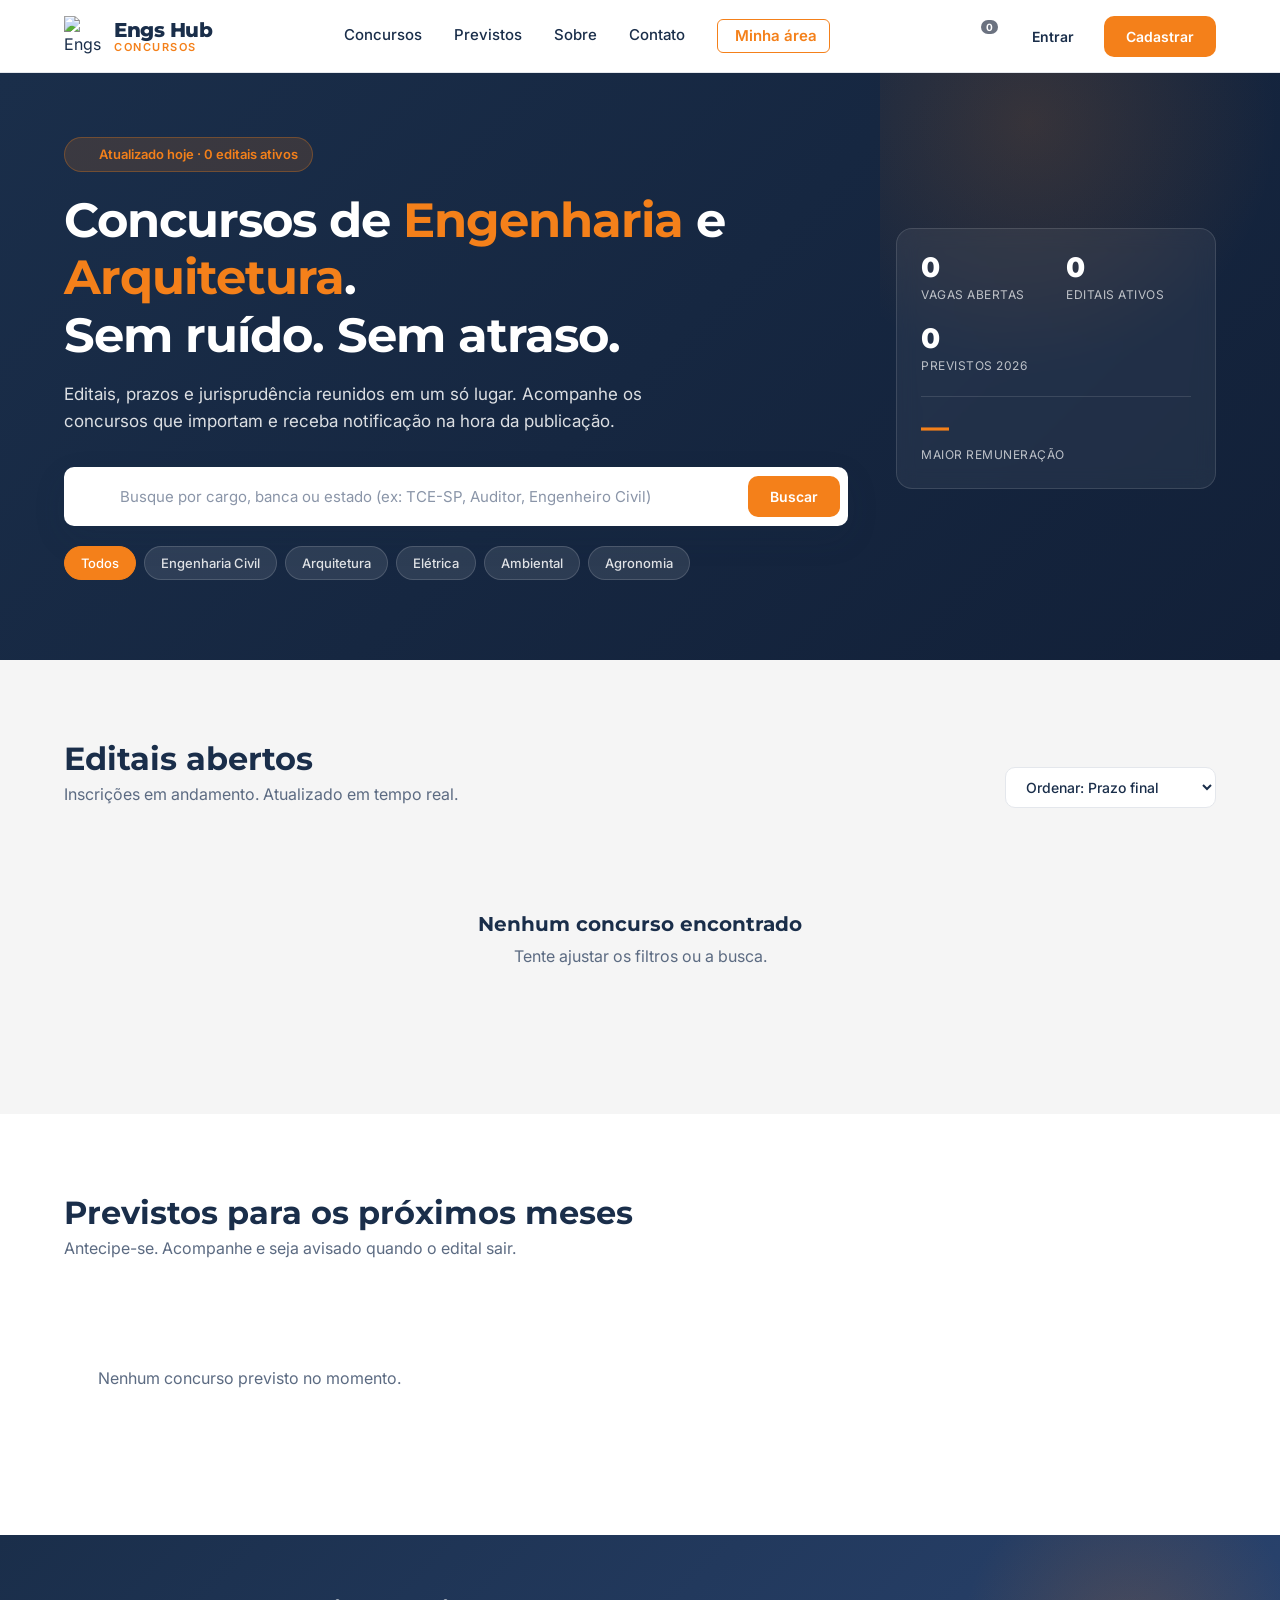
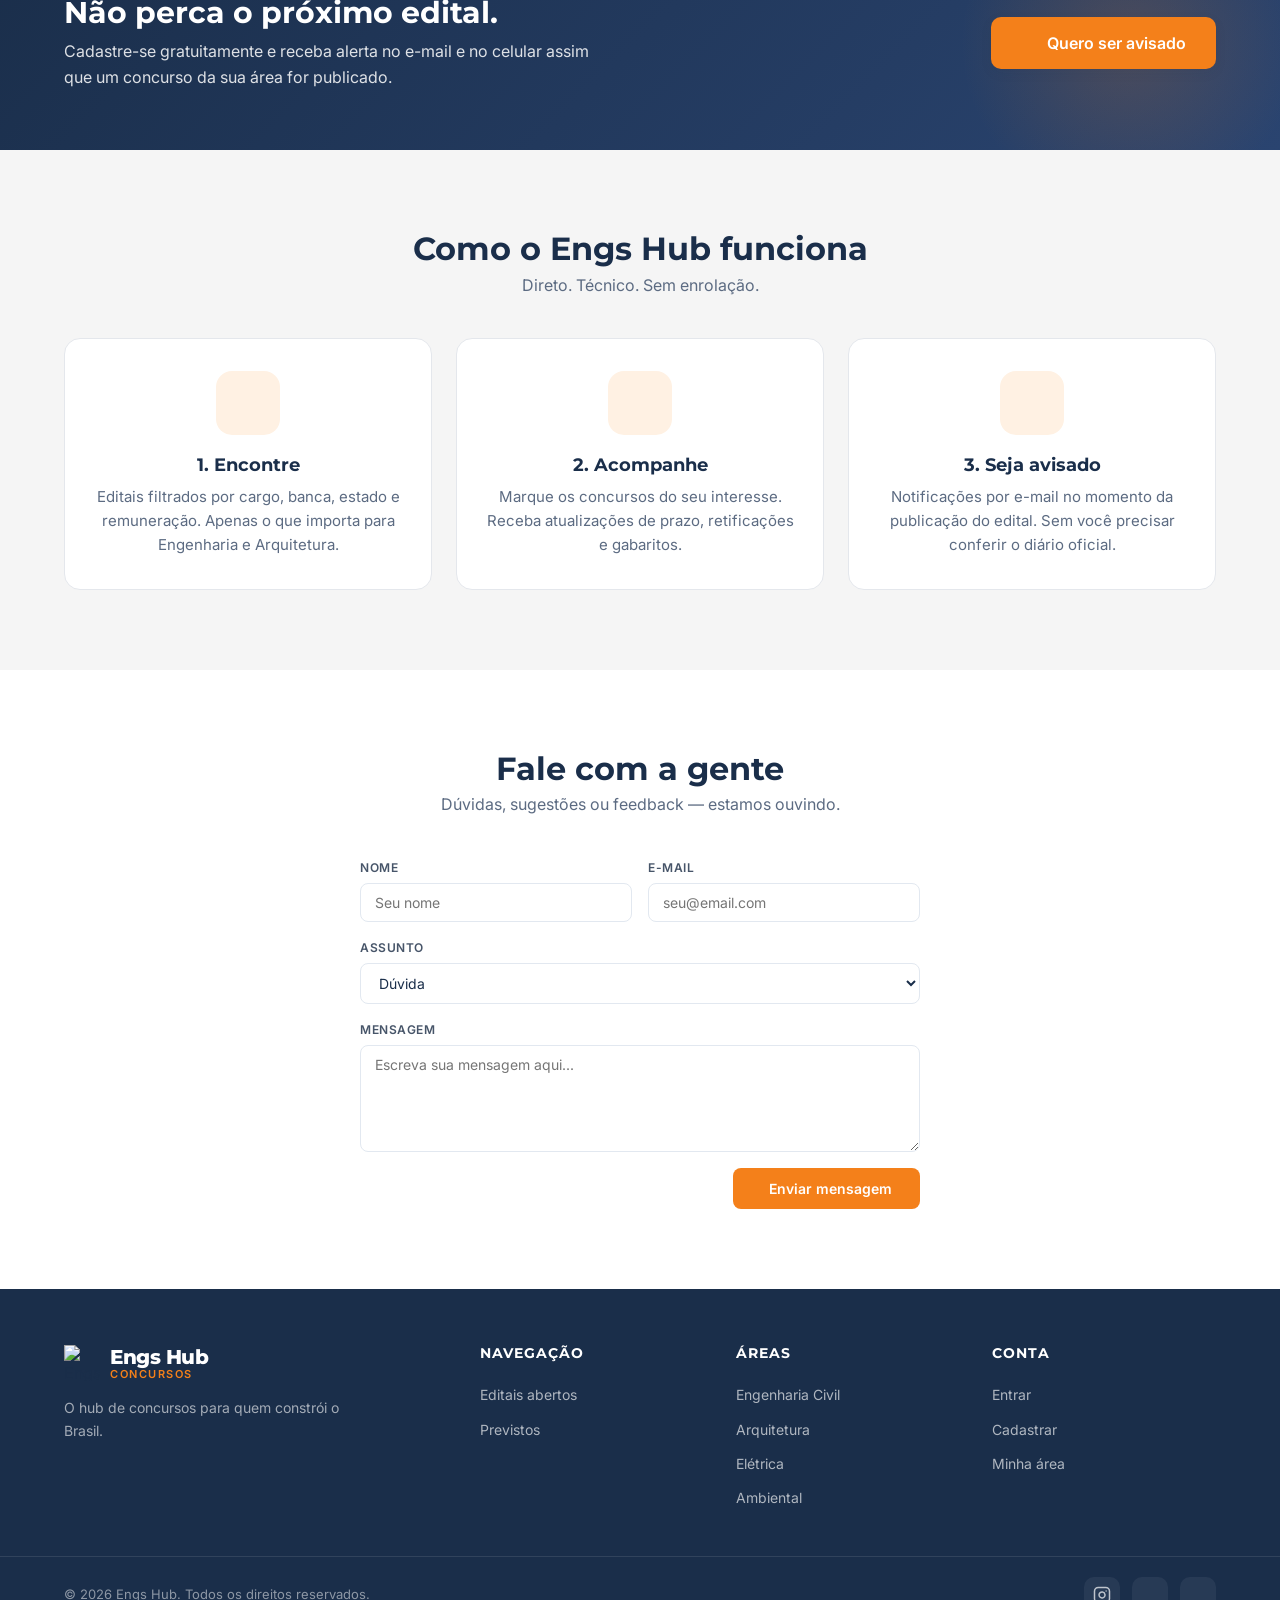
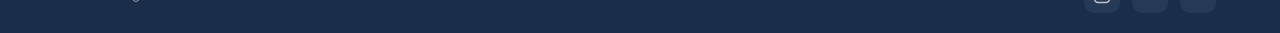
==== index.html @ d5abda05 "fix: unifica carregamento de concursos, corrige filtros de area, UF e link do edital; admin com area" ====
<!DOCTYPE html>
<html lang="pt-BR">
<head>
    <meta charset="UTF-8">
    <meta name="viewport" content="width=device-width, initial-scale=1.0">
    <meta name="description" content="Engs Hub - Portal de concursos públicos para Engenheiros e Arquitetos. Editais, prazos e notificações em um só lugar.">
    <title>Engs Hub — Concursos de Engenharia e Arquitetura</title>

    <link rel="preconnect" href="https://fonts.googleapis.com">
    <link rel="preconnect" href="https://fonts.gstatic.com" crossorigin>
    <link href="https://fonts.googleapis.com/css2?family=Inter:wght@400;500;600;700&family=Montserrat:wght@600;700;800&display=swap" rel="stylesheet">

    <script src="https://unpkg.com/lucide@latest/dist/umd/lucide.js"></script>
    <script src="https://cdn.jsdelivr.net/npm/@emailjs/browser@4/dist/email.min.js"></script>

    <link rel="icon" type="image/jpeg" href="logo1.jpeg">
    <link rel="stylesheet" href="style.css">

    <style>
        .nav-desktop .nav-minha-area {
            display: inline-flex;
            align-items: center;
            gap: 5px;
            color: #F4801A;
            font-weight: 600;
            border: 1.5px solid #F4801A;
            border-radius: 6px;
            padding: 4px 12px;
            transition: background 0.15s, color 0.15s;
            text-decoration: none;
        }
        .nav-desktop .nav-minha-area:hover {
            background: #F4801A;
            color: #fff;
        }
        .nav-desktop .nav-minha-area svg {
            width: 14px;
            height: 14px;
        }
        .nav-mobile .nav-minha-area-mobile {
            display: flex;
            align-items: center;
            justify-content: center;
            gap: 6px;
            color: #F4801A;
            font-weight: 600;
            border: 1.5px solid #F4801A;
            border-radius: 6px;
            padding: 10px;
            margin: 4px 0;
            text-decoration: none;
            transition: background 0.15s, color 0.15s;
        }
        .nav-mobile .nav-minha-area-mobile:hover {
            background: #F4801A;
            color: #fff;
        }
    </style>
</head>
<body>

    <header class="header" id="header">
        <div class="container header-inner">

            <a href="#" class="logo" aria-label="Engs Hub - Página inicial">
                <img src="logo1.jpeg" alt="Engs Hub" class="logo-mark" width="40" height="40" style="display:block;">
                <div class="logo-text">
                    <span class="logo-title">Engs Hub</span>
                    <span class="logo-subtitle">Concursos</span>
                </div>
            </a>

            <nav class="nav-desktop" aria-label="Navegação principal">
                <a href="#concursos">Concursos</a>
                <a href="#previstos">Previstos</a>
                <a href="#sobre">Sobre</a>
                <a href="#contato">Contato</a>
                <a href="controle.html" class="nav-minha-area">
                    <i data-lucide="layout-dashboard"></i> Minha área
                </a>
            </nav>

            <div class="header-actions">
                <div id="user-greeting-wrap" style="display:none; position:relative;"></div>
                <button class="btn-icon" id="btn-notif" aria-label="Notificações">
                    <i data-lucide="bell"></i>
                    <span class="notif-badge">0</span>
                </button>
                <button class="btn btn-ghost" data-modal-open="login">Entrar</button>
                <button class="btn btn-primary" data-modal-open="cadastro">Cadastrar</button>

                <button class="btn-icon btn-menu-mobile" id="btn-menu" aria-label="Abrir menu" aria-expanded="false">
                    <i data-lucide="menu"></i>
                </button>
            </div>
        </div>

        <nav class="nav-mobile" id="nav-mobile" aria-label="Navegação mobile">
            <a href="#concursos">Concursos</a>
            <a href="#previstos">Previstos</a>
            <a href="#sobre">Sobre</a>
            <a href="#contato">Contato</a>
            <a href="controle.html" class="nav-minha-area-mobile">
                <i data-lucide="layout-dashboard"></i> Minha área
            </a>
            <hr>
            <button class="btn btn-ghost btn-block" data-modal-open="login">Entrar</button>
            <button class="btn btn-primary btn-block" data-modal-open="cadastro">Cadastrar</button>
        </nav>
    </header>

    <section class="hero">
        <div class="container hero-inner">
            <div class="hero-content">
                <span class="hero-tag">
                    <i data-lucide="zap"></i> Atualizado hoje
                </span>
                <h1 class="hero-title">
                    Concursos de <span class="hl">Engenharia</span> e <span class="hl">Arquitetura</span>.<br>
                    Sem ruído. Sem atraso.
                </h1>
                <p class="hero-subtitle">
                    Editais, prazos e jurisprudência reunidos em um só lugar.
                    Acompanhe os concursos que importam e receba notificação na hora da publicação.
                </p>

                <form class="search-bar" id="search-form" role="search">
                    <i data-lucide="search" class="search-icon"></i>
                    <input
                        type="search"
                        id="search-input"
                        placeholder="Busque por cargo, banca ou estado (ex: TCE-SP, Auditor, Engenheiro Civil)"
                        aria-label="Buscar concursos"
                    >
                    <button type="submit" class="btn btn-primary">Buscar</button>
                </form>

                <div class="quick-filters" role="group" aria-label="Filtros rápidos">
                    <button class="chip chip-active" data-filter="todos">Todos</button>
                    <button class="chip" data-filter="engenharia-civil">Engenharia Civil</button>
                    <button class="chip" data-filter="arquitetura">Arquitetura</button>
                    <button class="chip" data-filter="eletrica">Elétrica</button>
                    <button class="chip" data-filter="ambiental">Ambiental</button>
                    <button class="chip" data-filter="agronomia">Agronomia</button>
                </div>
            </div>

            <aside class="hero-stats" aria-label="Estatísticas do portal">
                <div class="stat">
                    <span class="stat-num">—</span>
                    <span class="stat-label">Vagas abertas</span>
                </div>
                <div class="stat">
                    <span class="stat-num">—</span>
                    <span class="stat-label">Editais ativos</span>
                </div>
                <div class="stat">
                    <span class="stat-num">—</span>
                    <span class="stat-label">Previstos 2026</span>
                </div>
                <div class="stat stat-highlight">
                    <span class="stat-num">—</span>
                    <span class="stat-label">Maior remuneração</span>
                </div>
            </aside>
        </div>
    </section>

    <main class="main">
        <section class="section" id="concursos">
            <div class="container">
                <header class="section-header">
                    <div>
                        <h2 class="section-title">Editais abertos</h2>
                        <p class="section-subtitle">Inscrições em andamento. Atualizado em tempo real.</p>
                    </div>
                    <div class="section-actions">
                        <select class="select" id="sort-select" aria-label="Ordenar por">
                            <option value="prazo">Ordenar: Prazo final</option>
                            <option value="salario">Ordenar: Maior salário</option>
                            <option value="vagas">Ordenar: Mais vagas</option>
                            <option value="recentes">Ordenar: Mais recentes</option>
                        </select>
                    </div>
                </header>

                <div class="cards-grid" id="cards-grid"></div>

                <div class="empty-state hidden" id="empty-state">
                    <i data-lucide="search-x"></i>
                    <h3>Nenhum concurso encontrado</h3>
                    <p>Tente ajustar os filtros ou a busca.</p>
                </div>
            </div>
        </section>

        <section class="section section-alt" id="previstos">
            <div class="container">
                <header class="section-header">
                    <div>
                        <h2 class="section-title">Previstos para os próximos meses</h2>
                        <p class="section-subtitle">Antecipe-se. Acompanhe e seja avisado quando o edital sair.</p>
                    </div>
                </header>

                <div class="forecast-grid" id="forecast-grid">
<div class="empty-state hidden" id="previstos-empty"><p>Nenhum concurso previsto no momento.</p></div>
                </div>
            </div>
        </section>

        <section class="cta-section">
            <div class="container cta-inner">
                <div class="cta-content">
                    <h2>Não perca o próximo edital.</h2>
                    <p>Cadastre-se gratuitamente e receba alerta no e-mail e no celular assim que um concurso da sua área for publicado.</p>
                </div>
                <button class="btn btn-cta" id="ctaAvisado" data-modal-open="cadastro">
                    <i data-lucide="bell-ring"></i> Quero ser avisado
                </button>
            </div>
        </section>

        <section class="section" id="sobre">
            <div class="container">
                <header class="section-header section-header-center">
                    <div>
                        <h2 class="section-title">Como o Engs Hub funciona</h2>
                        <p class="section-subtitle">Direto. Técnico. Sem enrolação.</p>
                    </div>
                </header>

                <div class="how-grid">
                    <div class="how-card">
                        <div class="how-icon"><i data-lucide="search"></i></div>
                        <h3>1. Encontre</h3>
                        <p>Editais filtrados por cargo, banca, estado e remuneração. Apenas o que importa para Engenharia e Arquitetura.</p>
                    </div>
                    <div class="how-card">
                        <div class="how-icon"><i data-lucide="bookmark-plus"></i></div>
                        <h3>2. Acompanhe</h3>
                        <p>Marque os concursos do seu interesse. Receba atualizações de prazo, retificações e gabaritos.</p>
                    </div>
                    <div class="how-card">
                        <div class="how-icon"><i data-lucide="bell-ring"></i></div>
                        <h3>3. Seja avisado</h3>
                        <p>Notificações por e-mail no momento da publicação do edital. Sem você precisar conferir o diário oficial.</p>
                    </div>
                </div>
            </div>
        </section>

        <section class="section section-alt" id="contato">
            <div class="container">
                <header class="section-header section-header-center">
                    <div>
                        <h2 class="section-title">Fale com a gente</h2>
                        <p class="section-subtitle">Dúvidas, sugestões ou feedback — estamos ouvindo.</p>
                    </div>
                </header>
                <div style="max-width:560px;margin:0 auto;">
                    <form id="form-contato" style="display:flex;flex-direction:column;gap:16px;">
                        <div style="display:grid;grid-template-columns:1fr 1fr;gap:16px;">
                            <div style="display:flex;flex-direction:column;gap:6px;">
                                <label style="font-size:12px;font-weight:600;color:#475569;text-transform:uppercase;letter-spacing:0.5px;">Nome</label>
                                <input type="text" name="name" id="contato-nome" placeholder="Seu nome" required
                                    style="padding:10px 14px;font-size:14px;font-family:Inter,sans-serif;border:1.5px solid #e2e8f0;border-radius:8px;color:#1A2E4A;outline:none;">
                            </div>
                            <div style="display:flex;flex-direction:column;gap:6px;">
                                <label style="font-size:12px;font-weight:600;color:#475569;text-transform:uppercase;letter-spacing:0.5px;">E-mail</label>
                                <input type="email" name="email" id="contato-email" placeholder="seu@email.com" required
                                    style="padding:10px 14px;font-size:14px;font-family:Inter,sans-serif;border:1.5px solid #e2e8f0;border-radius:8px;color:#1A2E4A;outline:none;">
                            </div>
                        </div>
                        <div style="display:flex;flex-direction:column;gap:6px;">
                            <label style="font-size:12px;font-weight:600;color:#475569;text-transform:uppercase;letter-spacing:0.5px;">Assunto</label>
                            <select name="title" id="contato-assunto"
                                style="padding:10px 14px;font-size:14px;font-family:Inter,sans-serif;border:1.5px solid #e2e8f0;border-radius:8px;color:#1A2E4A;outline:none;background:#fff;cursor:pointer;">
                                <option value="Dúvida">Dúvida</option>
                                <option value="Sugestão">Sugestão</option>
                                <option value="Feedback">Feedback</option>
                                <option value="Reportar problema">Reportar problema</option>
                                <option value="Parceria">Parceria</option>
                                <option value="Outro">Outro</option>
                            </select>
                        </div>
                        <div style="display:flex;flex-direction:column;gap:6px;">
                            <label style="font-size:12px;font-weight:600;color:#475569;text-transform:uppercase;letter-spacing:0.5px;">Mensagem</label>
                            <textarea name="mensagem" id="contato-mensagem" placeholder="Escreva sua mensagem aqui..." required rows="5"
                                style="padding:10px 14px;font-size:14px;font-family:Inter,sans-serif;border:1.5px solid #e2e8f0;border-radius:8px;color:#1A2E4A;outline:none;resize:vertical;"></textarea>
                        </div>
                        <button type="submit" id="btn-contato-submit"
                            style="display:flex;align-items:center;justify-content:center;gap:8px;padding:12px 28px;background:#F4801A;color:#fff;border:none;border-radius:8px;font-size:14px;font-weight:600;font-family:Inter,sans-serif;cursor:pointer;align-self:flex-end;">
                            <i data-lucide="send"></i> Enviar mensagem
                        </button>
                    </form>
                    <div id="contato-sucesso" style="display:none;text-align:center;padding:32px;background:#EAF3DE;border-radius:12px;">
                        <i data-lucide="check-circle" style="color:#16a34a;"></i>
                        <h3 style="color:#15803d;margin:12px 0 6px;font-family:Montserrat,sans-serif;">Mensagem enviada!</h3>
                        <p style="color:#166534;font-size:14px;">Recebemos sua mensagem e responderemos em breve no e-mail informado.</p>
                    </div>
                </div>
            </div>
        </section>

    </main>

    <footer class="footer">
        <div class="container footer-inner">
            <div class="footer-brand">
                <a href="#" class="logo logo-footer">
                    <img src="logo1.jpeg" alt="Engs Hub" width="36" height="36" style="display:block;">
                    <div class="logo-text">
                        <span class="logo-title">Engs Hub</span>
                        <span class="logo-subtitle">Concursos</span>
                    </div>
                </a>
                <p class="footer-tagline">O hub de concursos para quem constrói o Brasil.</p>
            </div>

            <div class="footer-cols">
                <div class="footer-col">
                    <h4>Navegação</h4>
                    <a href="#concursos">Editais abertos</a>
                    <a href="#previstos">Previstos</a>
                </div>
                <div class="footer-col">
                    <h4>Áreas</h4>
                    <a href="#">Engenharia Civil</a>
                    <a href="#">Arquitetura</a>
                    <a href="#">Elétrica</a>
                    <a href="#">Ambiental</a>
                </div>
                <div class="footer-col">
                    <h4>Conta</h4>
                    <a href="#" data-modal-open="login">Entrar</a>
                    <a href="#" data-modal-open="cadastro">Cadastrar</a>
                    <a href="controle.html">Minha área</a>
                </div>
            </div>
        </div>
        <div class="footer-bottom">
            <div class="container">
                <p>© 2026 Engs Hub. Todos os direitos reservados.</p>
                <div class="footer-social">
                    <a href="https://www.instagram.com/engs.hub" target="_blank" rel="noopener" aria-label="Instagram"><svg xmlns="http://www.w3.org/2000/svg" width="18" height="18" viewBox="0 0 24 24" fill="none" stroke="currentColor" stroke-width="2" stroke-linecap="round" stroke-linejoin="round"><rect x="2" y="2" width="20" height="20" rx="5" ry="5"/><path d="M16 11.37A4 4 0 1 1 12.63 8 4 4 0 0 1 16 11.37z"/><line x1="17.5" y1="6.5" x2="17.51" y2="6.5"/></svg></a>
                    <a href="#" aria-label="LinkedIn"><i data-lucide="linkedin"></i></a>
                    <a href="#" aria-label="YouTube"><i data-lucide="youtube"></i></a>
                </div>
            </div>
        </div>
    </footer>

    <!-- MODAL Login / Cadastro -->
    <div class="modal-overlay" id="modal" aria-hidden="true">
        <div class="modal" role="dialog" aria-modal="true" aria-labelledby="modal-title">
            <button class="modal-close" id="modal-close" aria-label="Fechar">
                <i data-lucide="x"></i>
            </button>

            <div class="modal-tabs" role="tablist">
                <button class="modal-tab" data-tab="login" role="tab">Entrar</button>
                <button class="modal-tab" data-tab="cadastro" role="tab">Criar conta</button>
            </div>

            <div class="modal-content" id="content-login">
                <h2 id="modal-title-login" class="modal-title">Bem-vindo de volta</h2>
                <p class="modal-subtitle">Acesse seus concursos acompanhados.</p>

                <form class="modal-form" id="form-login">
                    <label>
                        E-mail
                        <input type="email" name="email" placeholder="seu@email.com" required>
                    </label>
                    <label>
                        Senha
                        <input type="password" name="senha" placeholder="••••••••" required>
                    </label>
                    <a href="#" class="modal-link" id="link-esqueci">Esqueci minha senha</a>
                    <button type="submit" class="btn btn-primary btn-block">Entrar</button>
                </form>
            </div>

            <div class="modal-content hidden" id="content-cadastro">
                <h2 id="modal-title-cadastro" class="modal-title">Crie sua conta gratuita</h2>
                <p class="modal-subtitle">Receba notificações dos concursos da sua área.</p>

                <form class="modal-form" id="form-cadastro">
                    <label>
                        Nome completo
                        <input type="text" name="nome" placeholder="Maria Silva" required>
                    </label>
                    <label>
                        E-mail profissional
                        <input type="email" name="email" placeholder="seu@email.com" required>
                    </label>
                    <label>
                        Área de interesse
                        <select name="area" required>
                            <option value="">Selecione...</option>
                            <option>Engenharia Civil</option>
                            <option>Arquitetura e Urbanismo</option>
                            <option>Engenharia Elétrica</option>
                            <option>Engenharia Ambiental</option>
                            <option>Engenharia Mecânica</option>
                            <option>Agronomia</option>
                            <option>Múltiplas áreas</option>
                        </select>
                    </label>
                    <label>
                        Senha
                        <input type="password" name="senha" placeholder="Mínimo 8 caracteres" minlength="8" required>
                    </label>
                    <label class="checkbox-label">
                        <input type="checkbox" required>
                        <span>Aceito os <a href="#">termos de uso</a> e a <a href="#">política de privacidade</a>.</span>
                    </label>
                    <button type="submit" class="btn btn-primary btn-block">Criar conta gratuita</button>
                </form>
            </div>
        </div>
    </div>

    <!-- MODAL Recuperar Senha -->
    <div class="modal-overlay" id="modal-reset" aria-hidden="true">
      <div class="modal" role="dialog" style="max-width:400px;">
        <button class="modal-close" id="modal-reset-close" aria-label="Fechar">
          <i data-lucide="x"></i>
        </button>
        <div style="padding:32px 32px 0;">
          <h2 class="modal-title">Recuperar senha</h2>
          <p class="modal-subtitle">Digite seu e-mail e enviaremos um link para redefinir sua senha.</p>
        </div>
        <div style="padding:0 32px 32px;">
          <form id="form-reset" class="modal-form">
            <label>
              E-mail
              <input type="email" id="reset-email" placeholder="seu@email.com" required>
            </label>
            <button type="submit" class="btn btn-primary btn-block" id="btn-reset-submit">Enviar link de recuperação</button>
          </form>
          <div id="reset-sucesso" style="display:none;text-align:center;padding:20px 0;">
            <p style="color:#16a34a;font-weight:500;">✅ E-mail enviado!</p>
            <p style="color:#475569;font-size:13px;margin-top:8px;">Verifique sua caixa de entrada e clique no link para redefinir sua senha.</p>
          </div>
        </div>
      </div>
    </div>

    <div class="toast-container" id="toast-container" aria-live="polite" aria-atomic="true"></div>

    <!-- Supabase SDK -->
    <script src="https://cdn.jsdelivr.net/npm/@supabase/supabase-js@2"></script>
    <script>
    const SUPABASE_URL = 'https://xyvsihpdfgnihgomdntb.supabase.co';
    const SUPABASE_KEY = 'eyJhbGciOiJIUzI1NiIsInR5cCI6IkpXVCJ9.eyJpc3MiOiJzdXBhYmFzZSIsInJlZiI6Inh5dnNpaHBkZmduaWhnb21kbnRiIiwicm9sZSI6ImFub24iLCJpYXQiOjE3Nzg0NDE3MjMsImV4cCI6MjA5NDAxNzcyM30.k5-B3_7ZtZoXMYU8RNax7_6JHA4Z_O2ZGn7whlQd_IM';
    const { createClient } = supabase;
    const db = createClient(SUPABASE_URL, SUPABASE_KEY); window._engDb = db;
    async function getUser() {
      try { const { data: { user } } = await db.auth.getUser(); return user; } catch(e) { return null; }
    }
    function onAuthChange(callback) {
      db.auth.onAuthStateChange((_event, session) => { callback(session?.user ?? null); });
    }
    </script>
    <script src="script.js"></script>

    <script>
        // EmailJS — Formulário de contato
        emailjs.init('BMAYYHY62IGL2pJey');

        document.getElementById('form-contato').addEventListener('submit', async function(e) {
            e.preventDefault();
            const btn = document.getElementById('btn-contato-submit');
            btn.textContent = 'Enviando...';
            btn.disabled = true;
            btn.style.background = '#94a3b8';

            const params = {
                nome:     document.getElementById('contato-nome').value,
                email:    document.getElementById('contato-email').value,
                title:    document.getElementById('contato-assunto').value,
                mensagem: document.getElementById('contato-mensagem').value,
                name:     document.getElementById('contato-nome').value,
            };

            try {
                await emailjs.send('service_gtxy756', 'template_lfznthy', params);
                document.getElementById('form-contato').style.display = 'none';
                document.getElementById('contato-sucesso').style.display = 'block';
                if (window.lucide) window.lucide.createIcons();
            } catch (err) {
                btn.innerHTML = '<i data-lucide="send"></i> Enviar mensagem';
                btn.disabled = false;
                btn.style.background = '#F4801A';
                if (window.lucide) window.lucide.createIcons();
                alert('Erro ao enviar. Tente novamente.');
            }
        });
    </script>

    <script>
    // Recuperação de senha
    (function() {
        var linkEsqueci = document.getElementById('link-esqueci');
        var modalReset  = document.getElementById('modal-reset');
        var modalLogin  = document.getElementById('modal');

        if (!linkEsqueci || !modalReset) return;

        linkEsqueci.addEventListener('click', function(e) {
            e.preventDefault();
            e.stopPropagation();
            // Fecha modal de login
            if (modalLogin) {
                modalLogin.classList.remove('is-open');
                modalLogin.setAttribute('aria-hidden', 'true');
                document.body.style.overflow = '';
            }
            // Pré-preenche e-mail se digitado
            var emailInput = document.querySelector('#form-login input[name="email"]');
            if (emailInput && emailInput.value) {
                document.getElementById('reset-email').value = emailInput.value;
            }
            // Abre modal de reset
            modalReset.classList.add('is-open');
            modalReset.setAttribute('aria-hidden', 'false');
            document.body.style.overflow = 'hidden';
            setTimeout(function() { document.getElementById('reset-email').focus(); }, 100);
        });

        // Fechar modal reset
        document.getElementById('modal-reset-close').addEventListener('click', function() {
            modalReset.classList.remove('is-open');
            modalReset.setAttribute('aria-hidden', 'true');
            document.body.style.overflow = '';
        });

        modalReset.addEventListener('click', function(e) {
            if (e.target === modalReset) {
                modalReset.classList.remove('is-open');
                modalReset.setAttribute('aria-hidden', 'true');
                document.body.style.overflow = '';
            }
        });

        // Enviar e-mail de recuperação via Supabase
        document.getElementById('form-reset').addEventListener('submit', async function(e) {
            e.preventDefault();
            var email = document.getElementById('reset-email').value.trim();
            var btn   = document.getElementById('btn-reset-submit');
            if (!email) return;

            btn.textContent = 'Enviando...';
            btn.disabled = true;

            try {
                var result = await db.auth.resetPasswordForEmail(email, {
                    redirectTo: 'https://engshub.com.br/redefinir-senha.html'
                });
                if (result.error) throw result.error;
                document.getElementById('form-reset').style.display = 'none';
                document.getElementById('reset-sucesso').style.display = 'block';
            } catch(err) {
                btn.textContent = 'Enviar link de recuperação';
                btn.disabled = false;
                alert('Erro: ' + (err.message || 'Tente novamente.'));
            }
        });
    })();
    </script>

  <script>
    /* engshub-scroll-concursos: rola ate "Editais abertos" quando vindo do botao Adicionar concurso */
    (function(){
      if (window.location.hash !== '#concursos') return;
      var done = false;
      function doScroll(){
        var sec = document.getElementById('concursos');
        if (!sec) return false;
        if (typeof sec.scrollIntoView === 'function') sec.scrollIntoView({ behavior: 'smooth', block: 'start' });
        var y = sec.getBoundingClientRect().top + (window.pageYOffset || document.documentElement.scrollTop || 0);
        window.scrollTo({ top: y, behavior: 'smooth' });
        return true;
      }
      function attempt(n){
        if (done) return;
        var grid = document.getElementById('cards-grid');
        var ready = grid && grid.children.length > 0;
        if (ready || n >= 25) { done = true; doScroll(); return; }
        setTimeout(function(){ attempt(n+1); }, 200);
      }
      function start(){ setTimeout(function(){ attempt(0); }, 150); }
      if (document.readyState === 'complete' || document.readyState === 'interactive') start();
      else window.addEventListener('DOMContentLoaded', start);
      window.addEventListener('load', start);
    })();
  </script>

  <!-- engshub-cta-avisado -->
  <script>
  (function(){
    function isLogged(){try{var v=localStorage.getItem("sb-xyvsihpdfgnihgomdntb-auth-token");return !!(v && v.length>2);}catch(e){return false;}}
    function wire(){
      var btn=document.getElementById("ctaAvisado");
      if(!btn) return;
      btn.addEventListener("click",function(ev){
        if(isLogged()){ ev.preventDefault(); ev.stopImmediatePropagation(); window.location.href="controle.html"; }
      },true);
    }
    if(document.readyState==="loading"){document.addEventListener("DOMContentLoaded",wire);}else{wire();}
  })();
  </script>
</body>
</html>
---- style.css ----
/* ============================================================
   ENG HUBS — Folha de estilos principal
   Identidade visual:
   - Azul escuro #1A2E4A (seriedade, confiança - cor primária)
   - Laranja #F4801A (CTAs, alertas, energia - cor de destaque)
   - Cinza claro #F5F5F5 (fundos, respiro visual)
   Tipografia: Montserrat (títulos) + Inter (corpo)
   ============================================================ */


/* ============================================================
   1. RESET E TOKENS DE DESIGN (CSS Variables)
   ============================================================ */
*, *::before, *::after {
    box-sizing: border-box;
    margin: 0;
    padding: 0;
}

:root {
    /* --- Paleta primária --- */
    --c-primary: #1A2E4A;          /* Azul escuro - principal */
    --c-primary-dark: #122038;     /* Hover em fundos azuis */
    --c-primary-light: #2A4470;    /* Variante mais clara */

    --c-accent: #F4801A;           /* Laranja - CTAs e destaque */
    --c-accent-dark: #D86E0E;      /* Hover laranja */
    --c-accent-light: #FFF1E3;     /* Fundo suave laranja */

    /* --- Neutros --- */
    --c-bg: #F5F5F5;               /* Fundo geral */
    --c-bg-alt: #FFFFFF;           /* Cards, modais */
    --c-bg-soft: #FAFAFA;          /* Seções alternadas */

    --c-text: #1A2E4A;             /* Texto principal (combina com primary) */
    --c-text-muted: #5C6B82;       /* Texto secundário */
    --c-text-light: #8A95A8;       /* Texto auxiliar */

    --c-border: #E4E7EC;           /* Bordas suaves */
    --c-border-strong: #CFD4DC;    /* Bordas com mais contraste */

    /* --- Status / semântica --- */
    --c-success: #16A34A;
    --c-success-light: #DCFCE7;
    --c-danger: #DC2626;
    --c-danger-light: #FEE2E2;
    --c-warning: #F59E0B;
    --c-warning-light: #FEF3C7;
    --c-info: #2563EB;
    --c-info-light: #DBEAFE;

    /* --- Tipografia --- */
    --font-title: 'Montserrat', system-ui, sans-serif;
    --font-body: 'Inter', system-ui, sans-serif;

    /* --- Sombras --- */
    --shadow-sm: 0 1px 2px rgba(26, 46, 74, 0.06);
    --shadow-md: 0 4px 12px rgba(26, 46, 74, 0.08);
    --shadow-lg: 0 12px 32px rgba(26, 46, 74, 0.12);
    --shadow-xl: 0 24px 48px rgba(26, 46, 74, 0.18);

    /* --- Raio de borda --- */
    --radius-sm: 6px;
    --radius-md: 10px;
    --radius-lg: 16px;
    --radius-pill: 999px;

    /* --- Transições --- */
    --transition: 200ms ease;

    /* --- Layout --- */
    --container-max: 1200px;
    --header-height: 72px;
}

html { scroll-behavior: smooth; }

body {
    font-family: var(--font-body);
    color: var(--c-text);
    background: var(--c-bg);
    line-height: 1.6;
    font-size: 16px;
    -webkit-font-smoothing: antialiased;
    -moz-osx-font-smoothing: grayscale;
}

img, svg { display: block; max-width: 100%; }

a {
    color: var(--c-primary);
    text-decoration: none;
    transition: color var(--transition);
}
a:hover { color: var(--c-accent); }

button { font-family: inherit; cursor: pointer; border: none; background: none; }

h1, h2, h3, h4 {
    font-family: var(--font-title);
    font-weight: 700;
    line-height: 1.2;
    color: var(--c-primary);
}

/* Container central reutilizável */
.container {
    width: 100%;
    max-width: var(--container-max);
    margin: 0 auto;
    padding: 0 24px;
}

/* Utilitários */
.hidden { display: none !important; }


/* ============================================================
   2. BOTÕES (sistema unificado)
   ============================================================ */
.btn {
    display: inline-flex;
    align-items: center;
    justify-content: center;
    gap: 8px;
    padding: 10px 20px;
    font-family: var(--font-body);
    font-weight: 600;
    font-size: 14px;
    border-radius: var(--radius-md);
    cursor: pointer;
    transition: all var(--transition);
    white-space: nowrap;
    border: 2px solid transparent;
}
.btn:active { transform: translateY(1px); }
.btn i { width: 18px; height: 18px; }

.btn-primary {
    background: var(--c-accent);
    color: #fff;
}
.btn-primary:hover {
    background: var(--c-accent-dark);
    box-shadow: var(--shadow-md);
}

.btn-ghost {
    background: transparent;
    color: var(--c-primary);
    border-color: transparent;
}
.btn-ghost:hover {
    background: rgba(26, 46, 74, 0.06);
    color: var(--c-primary);
}

.btn-outline {
    background: transparent;
    color: var(--c-primary);
    border-color: var(--c-border-strong);
}
.btn-outline:hover {
    border-color: var(--c-accent);
    color: var(--c-accent);
    background: var(--c-accent-light);
}

/* Estado "ativo" (concurso já acompanhado) */
.btn-outline.is-active {
    background: var(--c-primary);
    color: #fff;
    border-color: var(--c-primary);
}
.btn-outline.is-active:hover {
    background: var(--c-primary-dark);
    color: #fff;
    border-color: var(--c-primary-dark);
}

.btn-cta {
    background: var(--c-accent);
    color: #fff;
    padding: 14px 28px;
    font-size: 16px;
    box-shadow: var(--shadow-md);
}
.btn-cta:hover {
    background: var(--c-accent-dark);
    box-shadow: var(--shadow-lg);
    transform: translateY(-2px);
}

.btn-block { width: 100%; }

.btn-icon {
    position: relative;
    width: 40px;
    height: 40px;
    display: inline-flex;
    align-items: center;
    justify-content: center;
    border-radius: var(--radius-md);
    color: var(--c-primary);
    transition: background var(--transition);
}
.btn-icon:hover { background: rgba(26, 46, 74, 0.06); }
.btn-icon i { width: 20px; height: 20px; }

.notif-badge {
    position: absolute;
    top: 4px;
    right: 4px;
    background: var(--c-accent);
    color: #fff;
    font-size: 10px;
    font-weight: 700;
    padding: 2px 5px;
    border-radius: var(--radius-pill);
    min-width: 16px;
    text-align: center;
    line-height: 1;
}


/* ============================================================
   3. HEADER
   ============================================================ */
.header {
    position: sticky;
    top: 0;
    z-index: 100;
    background: rgba(255, 255, 255, 0.95);
    backdrop-filter: blur(10px);
    -webkit-backdrop-filter: blur(10px);
    border-bottom: 1px solid var(--c-border);
}

.header-inner {
    display: flex;
    align-items: center;
    justify-content: space-between;
    height: var(--header-height);
    gap: 24px;
}

/* Logo */
.logo {
    display: flex;
    align-items: center;
    gap: 10px;
    color: var(--c-primary);
}
.logo:hover { color: var(--c-primary); }
.logo-mark { flex-shrink: 0; }
.logo-text { display: flex; flex-direction: column; line-height: 1; }
.logo-title {
    font-family: var(--font-title);
    font-weight: 800;
    font-size: 20px;
    letter-spacing: -0.5px;
}
.logo-subtitle {
    font-size: 11px;
    text-transform: uppercase;
    letter-spacing: 1.5px;
    color: var(--c-accent);
    font-weight: 600;
    margin-top: 2px;
}

/* Navegação desktop */
.nav-desktop {
    display: flex;
    gap: 32px;
}
.nav-desktop a {
    font-weight: 500;
    font-size: 15px;
    color: var(--c-text);
    position: relative;
    padding: 4px 0;
}
.nav-desktop a::after {
    content: '';
    position: absolute;
    bottom: -2px;
    left: 0;
    right: 0;
    height: 2px;
    background: var(--c-accent);
    transform: scaleX(0);
    transition: transform var(--transition);
}
.nav-desktop a:hover::after { transform: scaleX(1); }

.header-actions {
    display: flex;
    align-items: center;
    gap: 8px;
}

/* Menu mobile */
.btn-menu-mobile { display: none; }

.nav-mobile {
    display: none;
    flex-direction: column;
    padding: 16px 24px 24px;
    background: #fff;
    border-top: 1px solid var(--c-border);
    gap: 4px;
}
.nav-mobile.is-open { display: flex; }
.nav-mobile a {
    padding: 12px 0;
    font-weight: 500;
    color: var(--c-text);
    border-bottom: 1px solid var(--c-border);
}
.nav-mobile hr { border: none; border-top: 1px solid var(--c-border); margin: 12px 0; }
.nav-mobile .btn { margin-top: 8px; }


/* ============================================================
   4. HERO
   ============================================================ */
.hero {
    background: linear-gradient(135deg, var(--c-primary) 0%, var(--c-primary-dark) 100%);
    color: #fff;
    padding: 64px 0 80px;
    position: relative;
    overflow: hidden;
}

/* Padrão geométrico decorativo de fundo (hexágonos sutis) */
.hero::before {
    content: '';
    position: absolute;
    top: -100px;
    right: -100px;
    width: 500px;
    height: 500px;
    background-image:
        radial-gradient(circle at 30% 30%, rgba(244, 128, 26, 0.15) 0%, transparent 50%);
    pointer-events: none;
}

.hero-inner {
    display: grid;
    grid-template-columns: 1fr 320px;
    gap: 48px;
    align-items: center;
    position: relative;
    z-index: 1;
}

.hero-tag {
    display: inline-flex;
    align-items: center;
    gap: 6px;
    background: rgba(244, 128, 26, 0.15);
    border: 1px solid rgba(244, 128, 26, 0.3);
    color: var(--c-accent);
    padding: 6px 14px;
    border-radius: var(--radius-pill);
    font-size: 13px;
    font-weight: 600;
    margin-bottom: 20px;
}
.hero-tag i { width: 14px; height: 14px; }

.hero-title {
    font-size: clamp(28px, 4.5vw, 48px);
    color: #fff;
    margin-bottom: 16px;
    letter-spacing: -1px;
}
.hero-title .hl { color: var(--c-accent); }

.hero-subtitle {
    font-size: 17px;
    color: rgba(255, 255, 255, 0.85);
    margin-bottom: 32px;
    max-width: 620px;
}

/* Barra de busca */
.search-bar {
    display: flex;
    align-items: center;
    gap: 8px;
    background: #fff;
    padding: 8px;
    border-radius: var(--radius-md);
    box-shadow: var(--shadow-lg);
    margin-bottom: 20px;
}
.search-icon {
    color: var(--c-text-muted);
    margin-left: 12px;
    width: 20px;
    height: 20px;
}
.search-bar input {
    flex: 1;
    border: none;
    outline: none;
    padding: 12px 8px;
    font-size: 15px;
    font-family: inherit;
    color: var(--c-text);
    background: transparent;
}
.search-bar input::placeholder { color: var(--c-text-light); }

/* Chips de filtro */
.quick-filters {
    display: flex;
    flex-wrap: wrap;
    gap: 8px;
}
.chip {
    padding: 8px 16px;
    background: rgba(255, 255, 255, 0.1);
    color: rgba(255, 255, 255, 0.85);
    border-radius: var(--radius-pill);
    font-size: 13px;
    font-weight: 500;
    transition: all var(--transition);
    border: 1px solid rgba(255, 255, 255, 0.15);
}
.chip:hover {
    background: rgba(255, 255, 255, 0.18);
    color: #fff;
}
.chip-active {
    background: var(--c-accent);
    color: #fff;
    border-color: var(--c-accent);
}
.chip-active:hover { background: var(--c-accent-dark); color: #fff; }

/* Painel de estatísticas (KPIs) */
.hero-stats {
    background: rgba(255, 255, 255, 0.06);
    border: 1px solid rgba(255, 255, 255, 0.12);
    border-radius: var(--radius-lg);
    padding: 24px;
    backdrop-filter: blur(10px);
    -webkit-backdrop-filter: blur(10px);
    display: grid;
    grid-template-columns: 1fr 1fr;
    gap: 20px;
}
.stat { display: flex; flex-direction: column; gap: 4px; }
.stat-num {
    font-family: var(--font-title);
    font-size: 28px;
    font-weight: 800;
    color: #fff;
    line-height: 1;
}
.stat-label {
    font-size: 12px;
    color: rgba(255, 255, 255, 0.7);
    text-transform: uppercase;
    letter-spacing: 0.5px;
}
.stat-highlight { grid-column: span 2; padding-top: 16px; border-top: 1px solid rgba(255, 255, 255, 0.12); }
.stat-highlight .stat-num { color: var(--c-accent); }


/* ============================================================
   5. SEÇÕES PRINCIPAIS
   ============================================================ */
.section {
    padding: 80px 0;
}
.section-alt {
    background: var(--c-bg-alt);
}

.section-header {
    display: flex;
    justify-content: space-between;
    align-items: flex-end;
    margin-bottom: 40px;
    gap: 24px;
    flex-wrap: wrap;
}
.section-header-center {
    justify-content: center;
    text-align: center;
}
.section-title {
    font-size: clamp(24px, 3vw, 32px);
    margin-bottom: 4px;
}
.section-subtitle {
    color: var(--c-text-muted);
    font-size: 16px;
}

.select {
    padding: 10px 16px;
    border: 1px solid var(--c-border);
    border-radius: var(--radius-md);
    background: #fff;
    font-family: inherit;
    font-size: 14px;
    font-weight: 500;
    color: var(--c-text);
    cursor: pointer;
    transition: border-color var(--transition);
}
.select:focus {
    outline: none;
    border-color: var(--c-primary);
}


/* ============================================================
   6. CARDS DE CONCURSO
   ============================================================ */
.cards-grid {
    display: grid;
    grid-template-columns: repeat(auto-fill, minmax(340px, 1fr));
    gap: 20px;
}

.card {
    background: #fff;
    border: 1px solid var(--c-border);
    border-radius: var(--radius-lg);
    padding: 24px;
    transition: all var(--transition);
    display: flex;
    flex-direction: column;
    position: relative;
    overflow: hidden;
}
.card:hover {
    box-shadow: var(--shadow-lg);
    transform: translateY(-4px);
    border-color: var(--c-border-strong);
}

/* Faixa colorida lateral por área */
.card::before {
    content: '';
    position: absolute;
    left: 0;
    top: 0;
    bottom: 0;
    width: 4px;
    background: var(--c-primary);
}
.card[data-area="arquitetura"]::before { background: #8B5CF6; }
.card[data-area="eletrica"]::before { background: #EAB308; }
.card[data-area="ambiental"]::before { background: #16A34A; }
.card[data-area="agronomia"]::before { background: #65A30D; }

/* Header do card: badges */
.card-header {
    display: flex;
    justify-content: space-between;
    align-items: flex-start;
    gap: 12px;
    margin-bottom: 16px;
}
.card-badges {
    display: flex;
    flex-wrap: wrap;
    gap: 6px;
}
.badge {
    display: inline-flex;
    align-items: center;
    gap: 4px;
    padding: 4px 10px;
    border-radius: var(--radius-pill);
    font-size: 11px;
    font-weight: 600;
    text-transform: uppercase;
    letter-spacing: 0.5px;
}
.badge i { width: 12px; height: 12px; }
.badge-aberto { background: var(--c-success-light); color: var(--c-success); }
.badge-encerrando { background: var(--c-warning-light); color: #B45309; }
.badge-novo { background: var(--c-accent-light); color: var(--c-accent-dark); }
.badge-area { background: var(--c-info-light); color: var(--c-info); }

.card-favorite {
    color: var(--c-text-light);
    transition: color var(--transition);
}
.card-favorite:hover { color: var(--c-accent); }
.card-favorite.is-active { color: var(--c-accent); }

/* Corpo */
.card-org {
    font-size: 13px;
    color: var(--c-text-muted);
    text-transform: uppercase;
    letter-spacing: 0.5px;
    font-weight: 600;
    margin-bottom: 4px;
}
.card-title {
    font-size: 18px;
    margin-bottom: 16px;
    line-height: 1.3;
}

/* Grade de informações */
.card-info {
    display: grid;
    grid-template-columns: 1fr 1fr;
    gap: 12px;
    padding: 16px 0;
    border-top: 1px solid var(--c-border);
    border-bottom: 1px solid var(--c-border);
    margin-bottom: 16px;
}
.card-info-item {
    display: flex;
    flex-direction: column;
    gap: 2px;
}
.card-info-label {
    font-size: 11px;
    color: var(--c-text-light);
    text-transform: uppercase;
    letter-spacing: 0.5px;
}
.card-info-value {
    font-size: 14px;
    font-weight: 600;
    color: var(--c-text);
}
.card-info-value strong { color: var(--c-accent); }

/* Prazo / countdown */
.card-deadline {
    display: flex;
    align-items: center;
    gap: 8px;
    font-size: 13px;
    color: var(--c-text-muted);
    margin-bottom: 16px;
}
.card-deadline i { width: 16px; height: 16px; color: var(--c-accent); }
.card-deadline strong { color: var(--c-text); }

/* Ações */
.card-actions {
    display: flex;
    gap: 8px;
    margin-top: auto;
}
.card-actions .btn-watch { flex: 1; }
.card-actions .btn-details {
    padding: 10px 14px;
    background: var(--c-bg);
    color: var(--c-primary);
    border-radius: var(--radius-md);
    font-weight: 600;
    font-size: 14px;
    transition: all var(--transition);
}
.card-actions .btn-details:hover { background: var(--c-primary); color: #fff; }


/* ============================================================
   7. CONCURSOS PREVISTOS
   ============================================================ */
.forecast-grid {
    display: grid;
    grid-template-columns: repeat(auto-fill, minmax(280px, 1fr));
    gap: 20px;
}
.forecast-card {
    background: var(--c-bg);
    border: 1px solid var(--c-border);
    border-radius: var(--radius-lg);
    padding: 24px;
    transition: all var(--transition);
    display: flex;
    flex-direction: column;
}
.forecast-card:hover {
    background: #fff;
    box-shadow: var(--shadow-md);
    border-color: var(--c-accent);
}
.forecast-status {
    display: inline-flex;
    align-items: center;
    gap: 6px;
    padding: 4px 10px;
    border-radius: var(--radius-pill);
    font-size: 11px;
    font-weight: 700;
    text-transform: uppercase;
    letter-spacing: 0.5px;
    align-self: flex-start;
    margin-bottom: 14px;
}
.forecast-status i { width: 12px; height: 12px; }
.status-iminente { background: var(--c-accent-light); color: var(--c-accent-dark); }
.status-andamento { background: var(--c-info-light); color: var(--c-info); }
.forecast-card h3 { font-size: 16px; margin-bottom: 8px; }
.forecast-meta { font-size: 13px; color: var(--c-text-muted); margin-bottom: 8px; font-weight: 500; }
.forecast-desc { font-size: 14px; color: var(--c-text-muted); margin-bottom: 16px; flex: 1; }


/* ============================================================
   8. CTA SECTION
   ============================================================ */
.cta-section {
    background: linear-gradient(135deg, var(--c-primary) 0%, var(--c-primary-light) 100%);
    color: #fff;
    padding: 60px 0;
    position: relative;
    overflow: hidden;
}
.cta-section::before {
    content: '';
    position: absolute;
    right: -50px;
    top: 50%;
    transform: translateY(-50%);
    width: 400px;
    height: 400px;
    background: radial-gradient(circle, rgba(244, 128, 26, 0.18) 0%, transparent 60%);
    pointer-events: none;
}
.cta-inner {
    display: flex;
    align-items: center;
    justify-content: space-between;
    gap: 40px;
    flex-wrap: wrap;
    position: relative;
    z-index: 1;
}
.cta-content h2 { color: #fff; font-size: clamp(22px, 3vw, 30px); margin-bottom: 8px; }
.cta-content p { color: rgba(255, 255, 255, 0.85); font-size: 16px; max-width: 540px; }


/* ============================================================
   9. SEÇÃO COMO FUNCIONA
   ============================================================ */
.how-grid {
    display: grid;
    grid-template-columns: repeat(auto-fit, minmax(260px, 1fr));
    gap: 24px;
}
.how-card {
    text-align: center;
    padding: 32px 24px;
    background: #fff;
    border: 1px solid var(--c-border);
    border-radius: var(--radius-lg);
    transition: all var(--transition);
}
.how-card:hover {
    border-color: var(--c-accent);
    transform: translateY(-4px);
    box-shadow: var(--shadow-md);
}
.how-icon {
    width: 64px;
    height: 64px;
    background: var(--c-accent-light);
    color: var(--c-accent);
    border-radius: var(--radius-lg);
    display: flex;
    align-items: center;
    justify-content: center;
    margin: 0 auto 20px;
}
.how-icon i { width: 28px; height: 28px; }
.how-card h3 { font-size: 18px; margin-bottom: 8px; }
.how-card p { color: var(--c-text-muted); font-size: 15px; }


/* ============================================================
   10. EMPTY STATE
   ============================================================ */
.empty-state {
    text-align: center;
    padding: 64px 24px;
    color: var(--c-text-muted);
}
.empty-state i {
    width: 48px;
    height: 48px;
    color: var(--c-text-light);
    margin: 0 auto 16px;
}
.empty-state h3 { font-size: 20px; margin-bottom: 8px; }


/* ============================================================
   11. FOOTER
   ============================================================ */
.footer {
    background: var(--c-primary);
    color: rgba(255, 255, 255, 0.7);
    padding-top: 56px;
}
.footer-inner {
    display: grid;
    grid-template-columns: 1fr 2fr;
    gap: 48px;
    padding-bottom: 40px;
}
.footer-brand .logo-title { color: #fff; }
.footer-tagline {
    margin-top: 16px;
    font-size: 14px;
    color: rgba(255, 255, 255, 0.6);
    max-width: 280px;
}
.footer-cols {
    display: grid;
    grid-template-columns: repeat(3, 1fr);
    gap: 32px;
}
.footer-col h4 {
    color: #fff;
    font-size: 14px;
    text-transform: uppercase;
    letter-spacing: 1px;
    margin-bottom: 16px;
    font-weight: 700;
}
.footer-col a {
    display: block;
    color: rgba(255, 255, 255, 0.65);
    font-size: 14px;
    padding: 6px 0;
    transition: color var(--transition);
}
.footer-col a:hover { color: var(--c-accent); }
.footer-bottom {
    border-top: 1px solid rgba(255, 255, 255, 0.1);
    padding: 20px 0;
}
.footer-bottom .container {
    display: flex;
    justify-content: space-between;
    align-items: center;
    flex-wrap: wrap;
    gap: 16px;
}
.footer-bottom p { font-size: 13px; color: rgba(255, 255, 255, 0.5); }
.footer-social { display: flex; gap: 12px; }
.footer-social a {
    width: 36px;
    height: 36px;
    border-radius: var(--radius-md);
    background: rgba(255, 255, 255, 0.06);
    color: rgba(255, 255, 255, 0.7);
    display: inline-flex;
    align-items: center;
    justify-content: center;
    transition: all var(--transition);
}
.footer-social a:hover { background: var(--c-accent); color: #fff; }
.footer-social i { width: 18px; height: 18px; }


/* ============================================================
   12. MODAL (Login / Cadastro)
   ============================================================ */
.modal-overlay {
    position: fixed;
    inset: 0;
    background: rgba(18, 32, 56, 0.65);
    backdrop-filter: blur(4px);
    -webkit-backdrop-filter: blur(4px);
    display: flex;
    align-items: center;
    justify-content: center;
    z-index: 1000;
    padding: 20px;
    opacity: 0;
    visibility: hidden;
    transition: opacity var(--transition), visibility var(--transition);
}
.modal-overlay.is-open {
    opacity: 1;
    visibility: visible;
}

.modal {
    background: #fff;
    border-radius: var(--radius-lg);
    width: 100%;
    max-width: 460px;
    max-height: 90vh;
    overflow-y: auto;
    box-shadow: var(--shadow-xl);
    position: relative;
    transform: scale(0.95) translateY(10px);
    transition: transform var(--transition);
}
.modal-overlay.is-open .modal {
    transform: scale(1) translateY(0);
}

.modal-close {
    position: absolute;
    top: 16px;
    right: 16px;
    width: 36px;
    height: 36px;
    border-radius: var(--radius-md);
    color: var(--c-text-muted);
    display: flex;
    align-items: center;
    justify-content: center;
    transition: all var(--transition);
    z-index: 2;
}
.modal-close:hover { background: var(--c-bg); color: var(--c-text); }
.modal-close i { width: 20px; height: 20px; }

.modal-tabs {
    display: flex;
    border-bottom: 1px solid var(--c-border);
}
.modal-tab {
    flex: 1;
    padding: 18px;
    font-weight: 600;
    font-size: 15px;
    color: var(--c-text-muted);
    border-bottom: 3px solid transparent;
    transition: all var(--transition);
    margin-bottom: -1px;
}
.modal-tab.is-active {
    color: var(--c-primary);
    border-bottom-color: var(--c-accent);
}
.modal-tab:hover { color: var(--c-primary); }

.modal-content {
    padding: 32px;
}
.modal-title {
    font-size: 24px;
    margin-bottom: 6px;
}
.modal-subtitle {
    color: var(--c-text-muted);
    margin-bottom: 24px;
    font-size: 15px;
}

/* Formulários do modal */
.modal-form { display: flex; flex-direction: column; gap: 16px; }
.modal-form label {
    display: flex;
    flex-direction: column;
    gap: 6px;
    font-size: 13px;
    font-weight: 600;
    color: var(--c-text);
}
.modal-form input,
.modal-form select {
    padding: 12px 14px;
    border: 1px solid var(--c-border);
    border-radius: var(--radius-md);
    font-family: inherit;
    font-size: 15px;
    color: var(--c-text);
    background: #fff;
    transition: border-color var(--transition), box-shadow var(--transition);
    font-weight: 400;
}
.modal-form input:focus,
.modal-form select:focus {
    outline: none;
    border-color: var(--c-primary);
    box-shadow: 0 0 0 3px rgba(26, 46, 74, 0.08);
}
.modal-form input::placeholder { color: var(--c-text-light); }

.modal-link {
    color: var(--c-accent);
    font-size: 13px;
    font-weight: 600;
    align-self: flex-end;
    margin-top: -8px;
}

.checkbox-label {
    flex-direction: row !important;
    align-items: flex-start !important;
    gap: 10px !important;
    font-weight: 400 !important;
    font-size: 13px !important;
    color: var(--c-text-muted) !important;
}
.checkbox-label input { width: 16px; height: 16px; flex-shrink: 0; margin-top: 2px; padding: 0; accent-color: var(--c-accent); }
.checkbox-label a { color: var(--c-primary); text-decoration: underline; }


/* ============================================================
   13. TOAST / NOTIFICAÇÕES
   ============================================================ */
.toast-container {
    position: fixed;
    bottom: 24px;
    right: 24px;
    display: flex;
    flex-direction: column;
    gap: 12px;
    z-index: 2000;
    max-width: calc(100vw - 48px);
    width: 380px;
}
.toast {
    display: flex;
    align-items: flex-start;
    gap: 12px;
    background: #fff;
    border: 1px solid var(--c-border);
    border-left: 4px solid var(--c-accent);
    border-radius: var(--radius-md);
    padding: 14px 16px;
    box-shadow: var(--shadow-lg);
    animation: toast-in 280ms ease forwards;
}
.toast.toast-out { animation: toast-out 280ms ease forwards; }
.toast.toast-success { border-left-color: var(--c-success); }
.toast.toast-info { border-left-color: var(--c-info); }
.toast.toast-warning { border-left-color: var(--c-warning); }

.toast-icon {
    width: 32px;
    height: 32px;
    border-radius: var(--radius-md);
    display: flex;
    align-items: center;
    justify-content: center;
    flex-shrink: 0;
    background: var(--c-accent-light);
    color: var(--c-accent-dark);
}
.toast-success .toast-icon { background: var(--c-success-light); color: var(--c-success); }
.toast-info .toast-icon { background: var(--c-info-light); color: var(--c-info); }
.toast-warning .toast-icon { background: var(--c-warning-light); color: var(--c-warning); }
.toast-icon i { width: 18px; height: 18px; }

.toast-body { flex: 1; }
.toast-title { font-weight: 700; font-size: 14px; color: var(--c-text); margin-bottom: 2px; }
.toast-message { font-size: 13px; color: var(--c-text-muted); line-height: 1.4; }

.toast-close {
    color: var(--c-text-light);
    padding: 4px;
    flex-shrink: 0;
    transition: color var(--transition);
}
.toast-close:hover { color: var(--c-text); }
.toast-close i { width: 16px; height: 16px; }

@keyframes toast-in {
    from { opacity: 0; transform: translateX(100%); }
    to { opacity: 1; transform: translateX(0); }
}
@keyframes toast-out {
    to { opacity: 0; transform: translateX(100%); }
}


/* ============================================================
   14. RESPONSIVO
   ============================================================ */

/* Tablet */
@media (max-width: 960px) {
    .hero-inner { grid-template-columns: 1fr; }
    .hero-stats { order: -1; grid-template-columns: repeat(4, 1fr); padding: 16px; }
    .hero-stats .stat-num { font-size: 22px; }
    .stat-highlight { grid-column: span 4; }
    .footer-inner { grid-template-columns: 1fr; gap: 32px; }
}

/* Mobile */
@media (max-width: 768px) {
    .nav-desktop { display: none; }
    .header-actions .btn-ghost,
    .header-actions .btn-primary { display: none; }
    .btn-menu-mobile { display: inline-flex; }

    .section { padding: 56px 0; }
    .hero { padding: 48px 0 56px; }

    .search-bar { flex-direction: column; padding: 12px; }
    .search-bar .btn { width: 100%; }
    .search-bar .search-icon { display: none; }
    .search-bar input { padding: 12px 0; border-bottom: 1px solid var(--c-border); }

    .cards-grid { grid-template-columns: 1fr; }
    .card { padding: 20px; }

    .section-header { flex-direction: column; align-items: flex-start; }
    .section-actions { width: 100%; }
    .select { width: 100%; }

    .cta-inner { text-align: center; }
    .cta-content { width: 100%; }

    .footer-cols { grid-template-columns: 1fr 1fr; gap: 24px; }
    .footer-bottom .container { justify-content: center; text-align: center; }

    .toast-container { left: 16px; right: 16px; bottom: 16px; width: auto; }

    .modal-content { padding: 24px 20px; }
}

@media (max-width: 480px) {
    .hero-stats { grid-template-columns: 1fr 1fr; }
    .stat-highlight { grid-column: span 2; }
    .footer-cols { grid-template-columns: 1fr; }
    .header-actions .btn-icon:not(.btn-menu-mobile):not(#btn-notif) { display: none; }
}

/* Acessibilidade: respeita preferência de movimento reduzido */
@media (prefers-reduced-motion: reduce) {
    *, *::before, *::after {
        animation-duration: 0.01ms !important;
        transition-duration: 0.01ms !important;
    }
}

/* Foco visível para acessibilidade (teclado) */
:focus-visible {
    outline: 3px solid var(--c-accent);
    outline-offset: 2px;
    border-radius: var(--radius-sm);
}

/* Botão Acompanhando — estado ativo = azul do site */
.btn.btn-watch.is-active,
.btn-watch.is-active {
    background: var(--c-primary) !important;
    color: #fff !important;
    border-color: var(--c-primary) !important;
}
.btn.btn-watch.is-active:hover,
.btn-watch.is-active:hover {
    background: var(--c-primary-dark) !important;
    border-color: var(--c-primary-dark) !important;
    color: #fff !important;
}

/* Botão Acompanhando — hover mostra "Deixar de acompanhar" */
.btn.btn-watch.is-active .btn-watch-label,
.btn-watch.is-active .btn-watch-label {
    transition: opacity 0.15s;
}
.btn.btn-watch.is-active:hover .btn-watch-label,
.btn-watch.is-active:hover .btn-watch-label {
    display: none;
}
.btn.btn-watch.is-active:hover::after,
.btn-watch.is-active:hover::after {
    content: 'Deixar de acompanhar';
    font-size: 12px;
    font-weight: 600;
}
.btn.btn-watch.is-active:hover i,
.btn-watch.is-active:hover i {
    display: none;
}
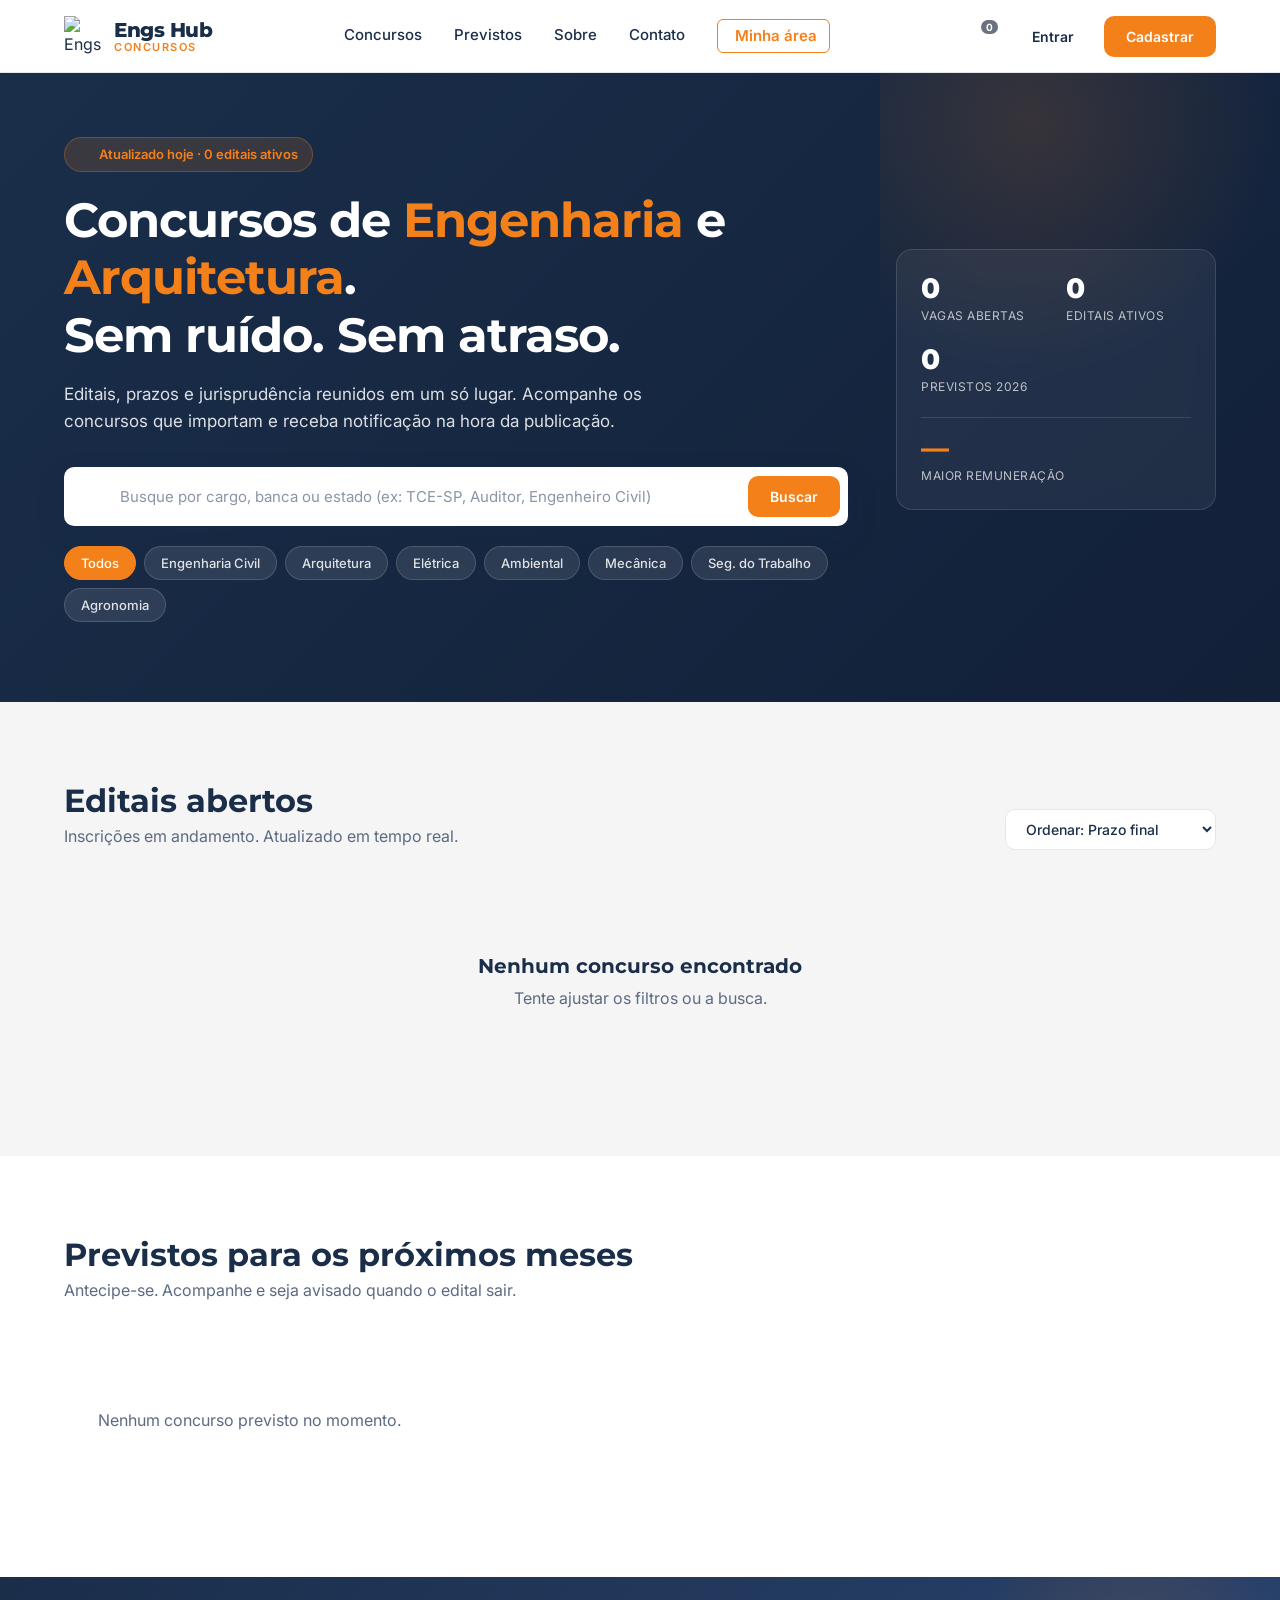
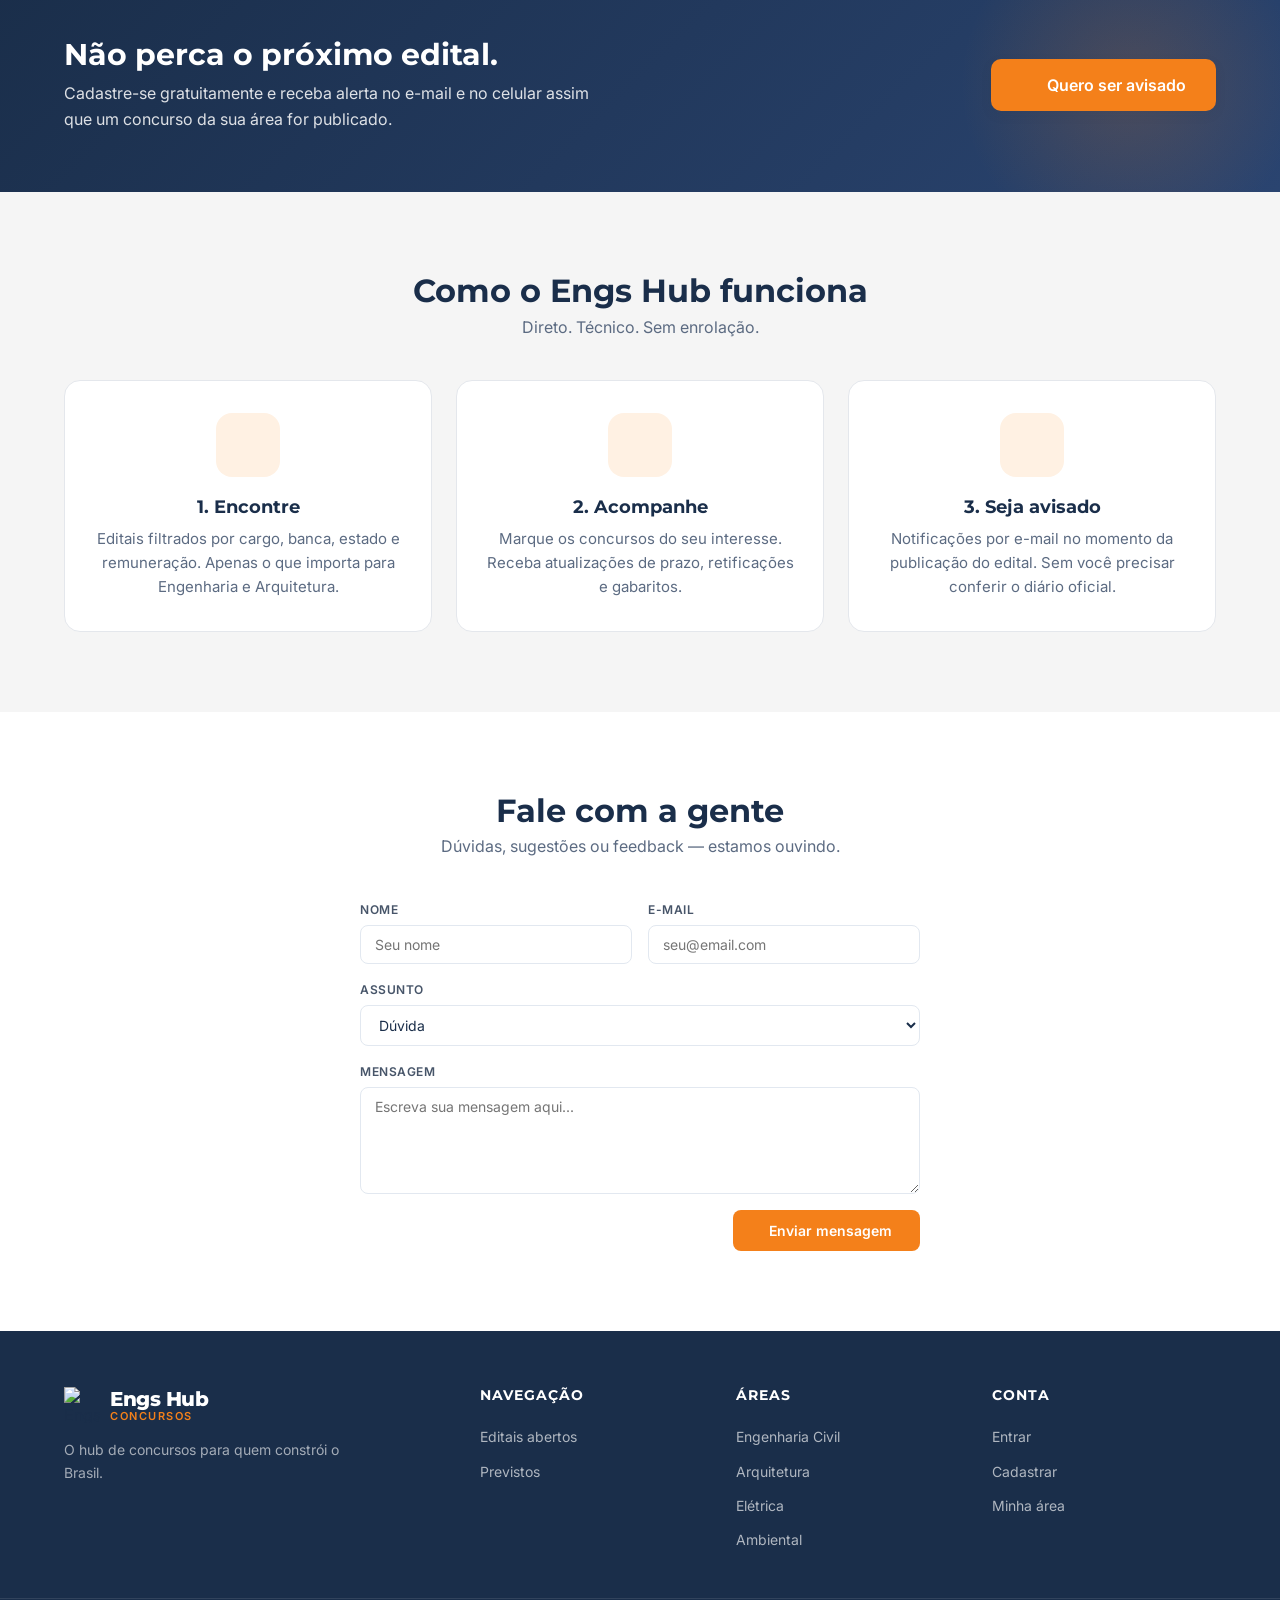
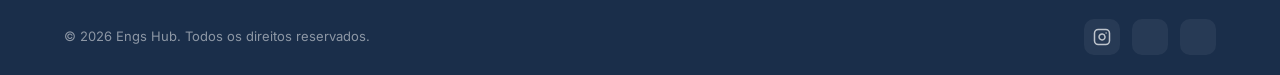
==== commit 175e720c: "feat: mais areas de engenharia e vagas por cota (AC, PcD, negros, indigenas, hipossuficientes, trans" ====
--- a/index.html
+++ b/index.html
@@ -141,6 +141,8 @@
                     <button class="chip" data-filter="arquitetura">Arquitetura</button>
                     <button class="chip" data-filter="eletrica">Elétrica</button>
                     <button class="chip" data-filter="ambiental">Ambiental</button>
+                    <button class="chip" data-filter="mecanica">Mecânica</button>
+                    <button class="chip" data-filter="seguranca-trabalho">Seg. do Trabalho</button>
                     <button class="chip" data-filter="agronomia">Agronomia</button>
                 </div>
             </div>
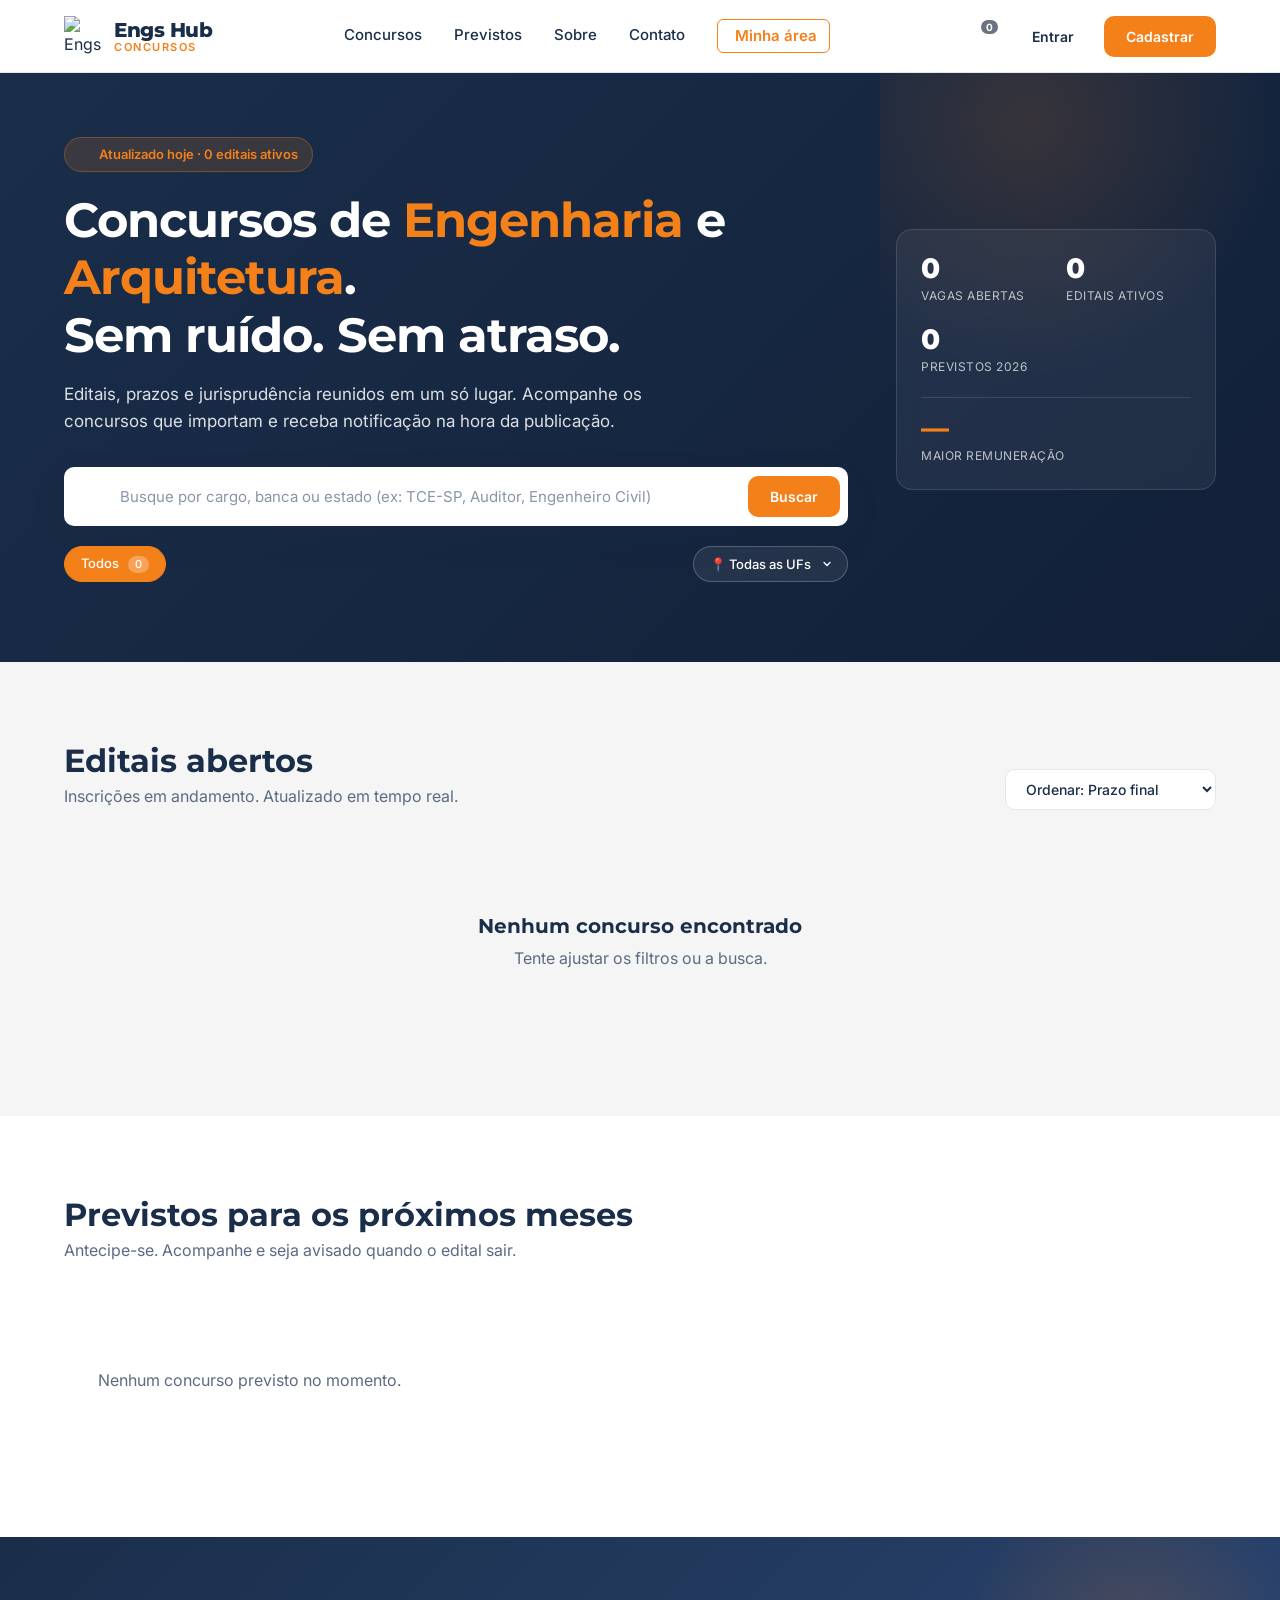
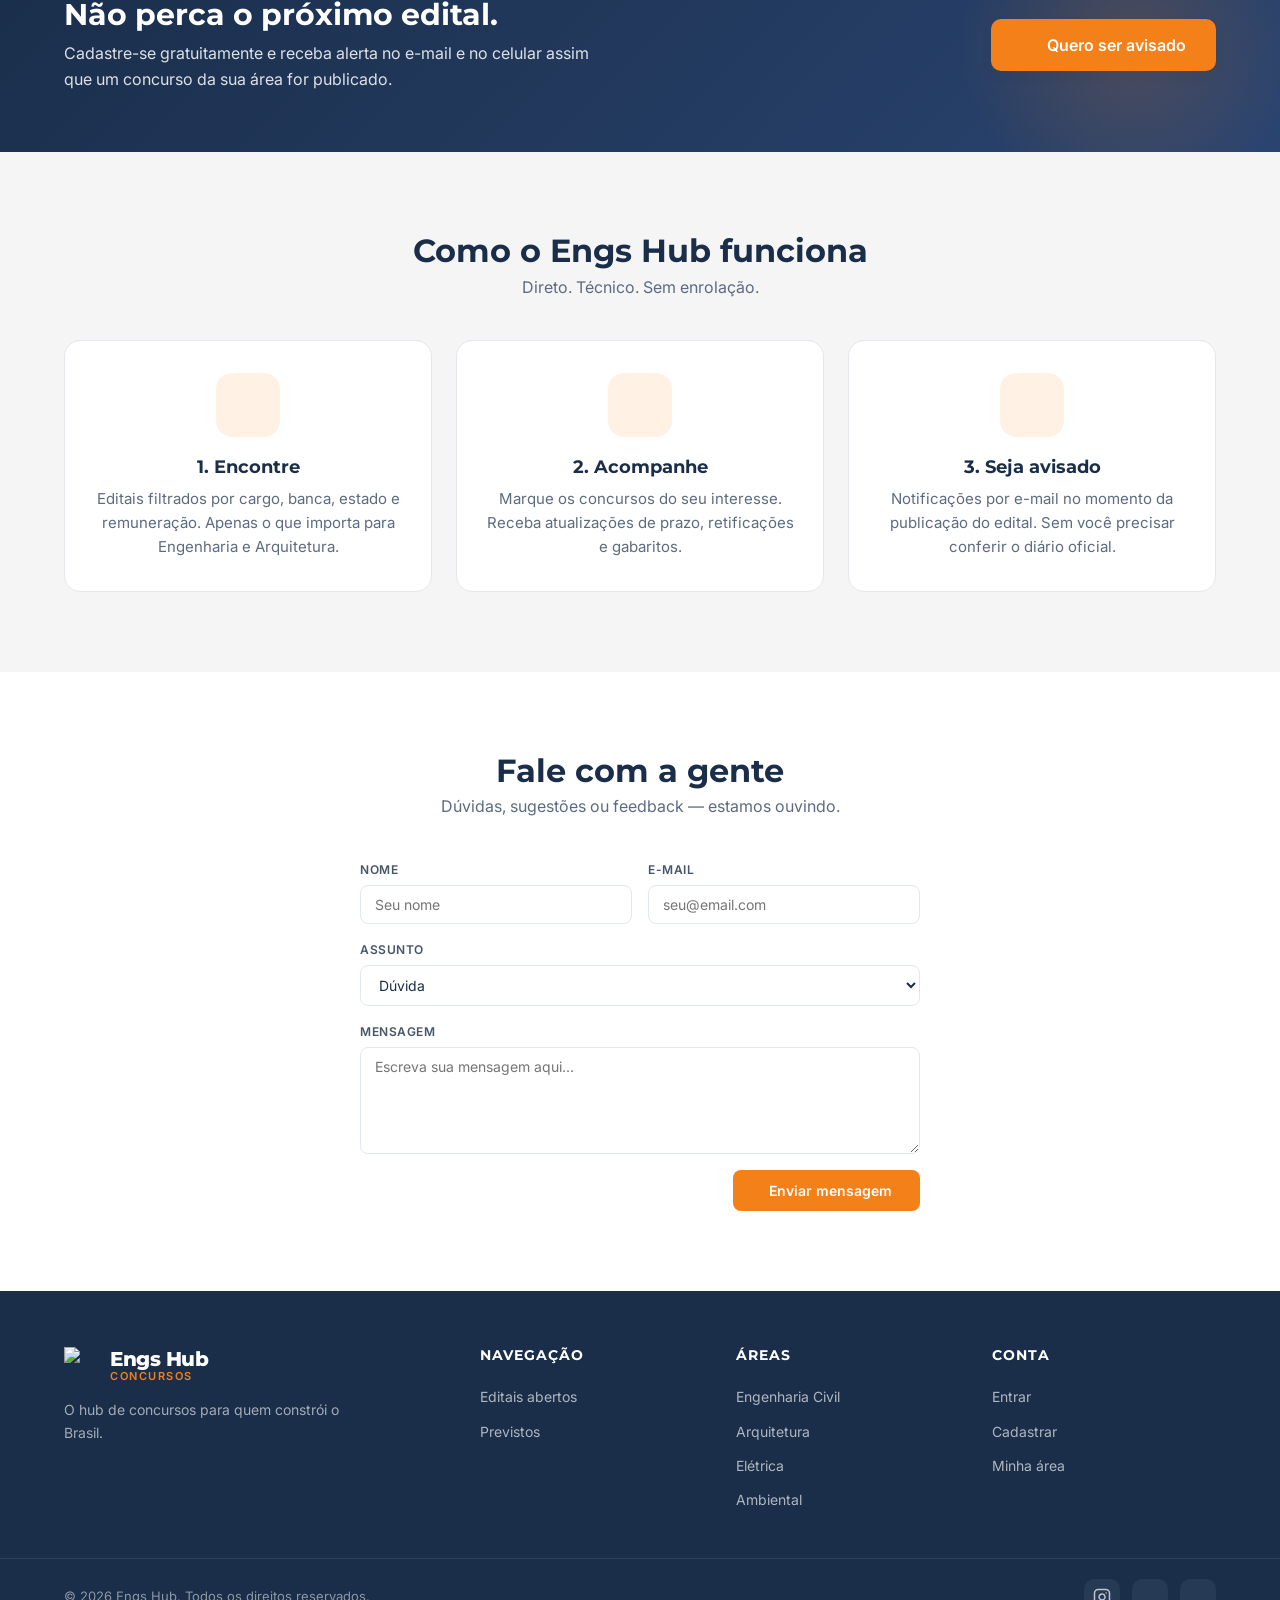
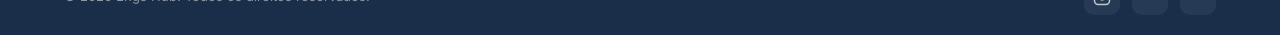
==== commit 3ac5b364: "feat: filtro por UF e chips de area dinamicos com contador na home" ====
--- a/index.html
+++ b/index.html
@@ -55,6 +55,47 @@
             background: #F4801A;
             color: #fff;
         }
+        /* ===== Barra de filtros (área + UF) ===== */
+        .filter-bar {
+            display: flex;
+            align-items: flex-start;
+            gap: 12px;
+            flex-wrap: wrap;
+        }
+        .filter-bar .quick-filters { flex: 1; min-width: 0; }
+        .uf-select {
+            appearance: none;
+            -webkit-appearance: none;
+            background-color: rgba(255,255,255,0.07);
+            background-image: url("data:image/svg+xml;utf8,<svg xmlns='http://www.w3.org/2000/svg' width='12' height='12' viewBox='0 0 24 24' fill='none' stroke='white' stroke-width='2.5' stroke-linecap='round'><polyline points='6 9 12 15 18 9'/></svg>");
+            background-repeat: no-repeat;
+            background-position: right 14px center;
+            border: 1px solid rgba(255,255,255,0.22);
+            color: #fff;
+            font-family: 'Inter', sans-serif;
+            font-size: 13px;
+            font-weight: 500;
+            border-radius: 999px;
+            padding: 9px 36px 9px 16px;
+            cursor: pointer;
+            transition: border-color .15s, background-color .15s;
+        }
+        .uf-select:hover, .uf-select:focus {
+            border-color: #F4801A;
+            background-color: rgba(244,128,26,0.12);
+            outline: none;
+        }
+        .uf-select option { color: #1A2E4A; background: #fff; }
+        .chip-count {
+            display: inline-block;
+            margin-left: 6px;
+            font-size: 11px;
+            line-height: 1;
+            background: rgba(255,255,255,0.14);
+            border-radius: 999px;
+            padding: 3px 7px;
+        }
+        .chip-active .chip-count { background: rgba(255,255,255,0.28); }
     </style>
 </head>
 <body>
@@ -135,15 +176,13 @@
                     <button type="submit" class="btn btn-primary">Buscar</button>
                 </form>
 
-                <div class="quick-filters" role="group" aria-label="Filtros rápidos">
-                    <button class="chip chip-active" data-filter="todos">Todos</button>
-                    <button class="chip" data-filter="engenharia-civil">Engenharia Civil</button>
-                    <button class="chip" data-filter="arquitetura">Arquitetura</button>
-                    <button class="chip" data-filter="eletrica">Elétrica</button>
-                    <button class="chip" data-filter="ambiental">Ambiental</button>
-                    <button class="chip" data-filter="mecanica">Mecânica</button>
-                    <button class="chip" data-filter="seguranca-trabalho">Seg. do Trabalho</button>
-                    <button class="chip" data-filter="agronomia">Agronomia</button>
+                <div class="filter-bar">
+                    <div class="quick-filters" id="quick-filters" role="group" aria-label="Filtros por área">
+                        <button class="chip chip-active" data-filter="todos">Todos</button>
+                    </div>
+                    <select class="uf-select" id="uf-select" aria-label="Filtrar por estado">
+                        <option value="todas">📍 Todas as UFs</option>
+                    </select>
                 </div>
             </div>
 
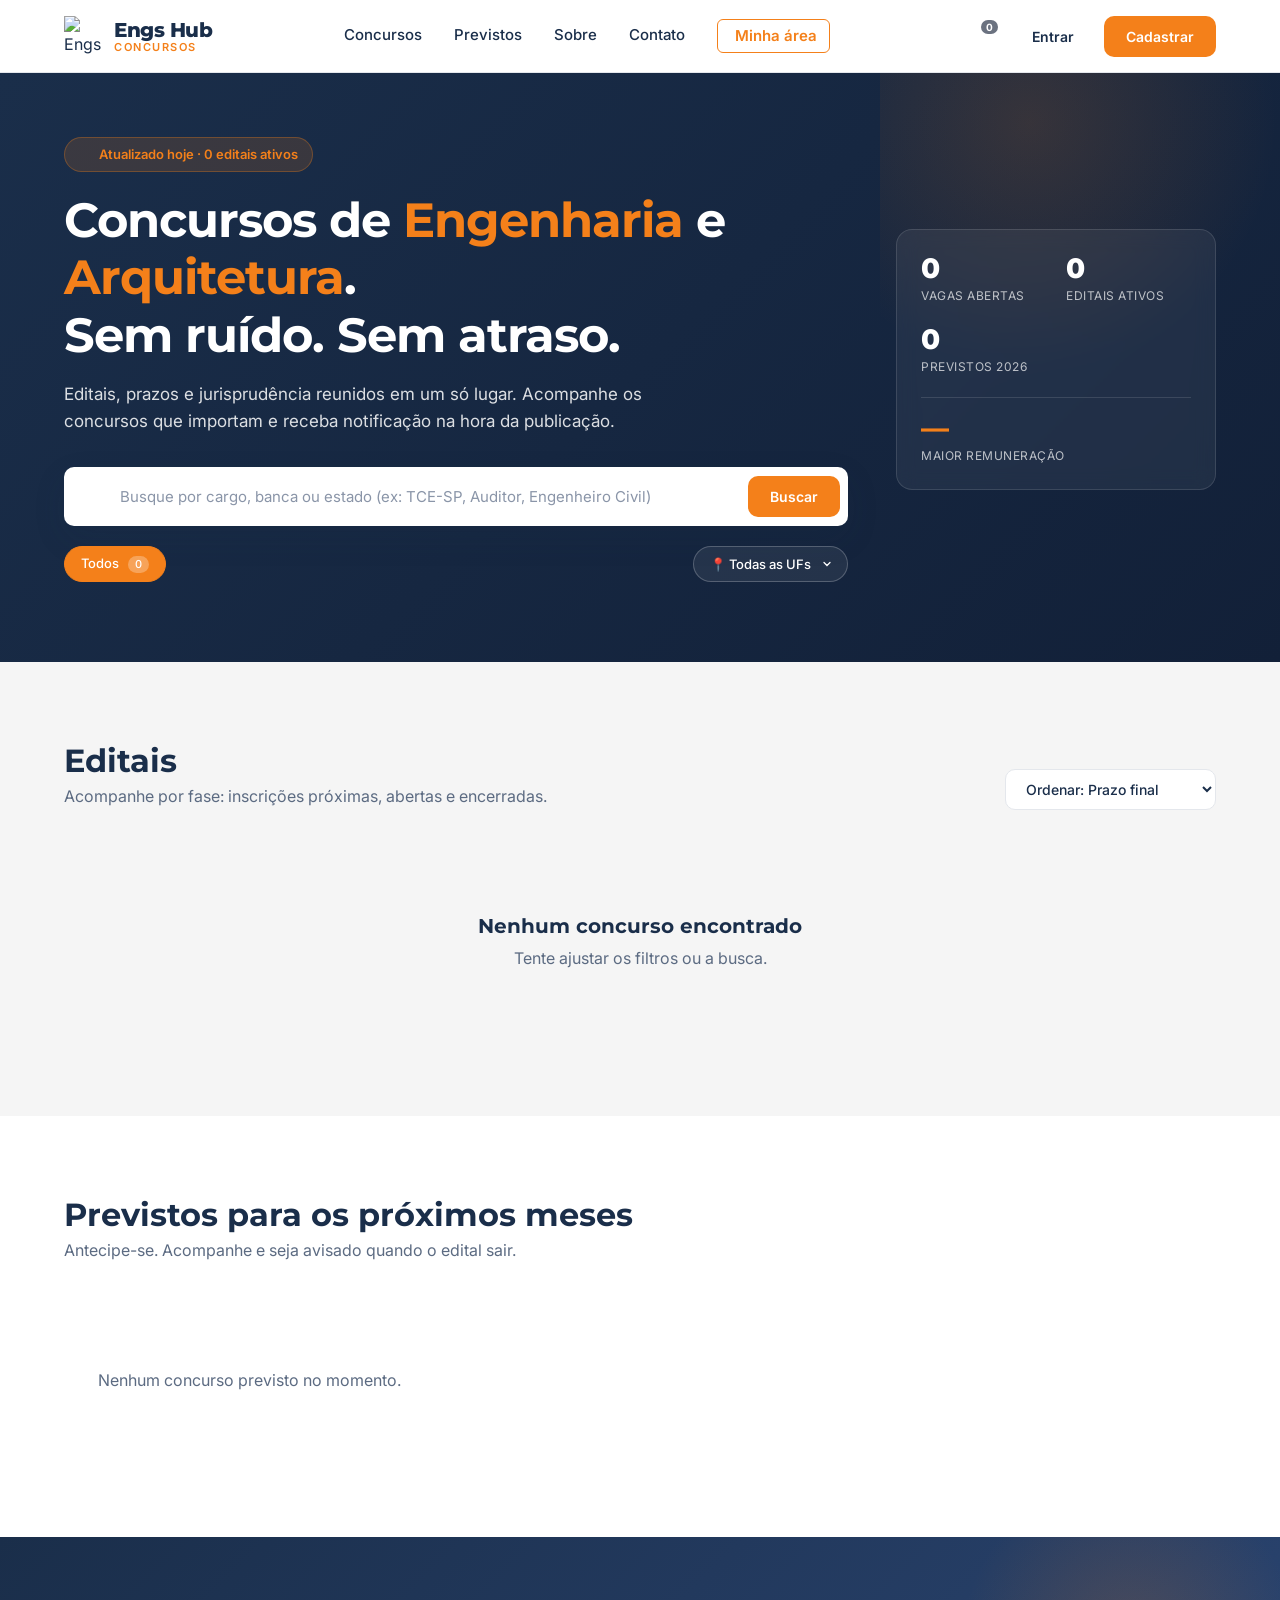
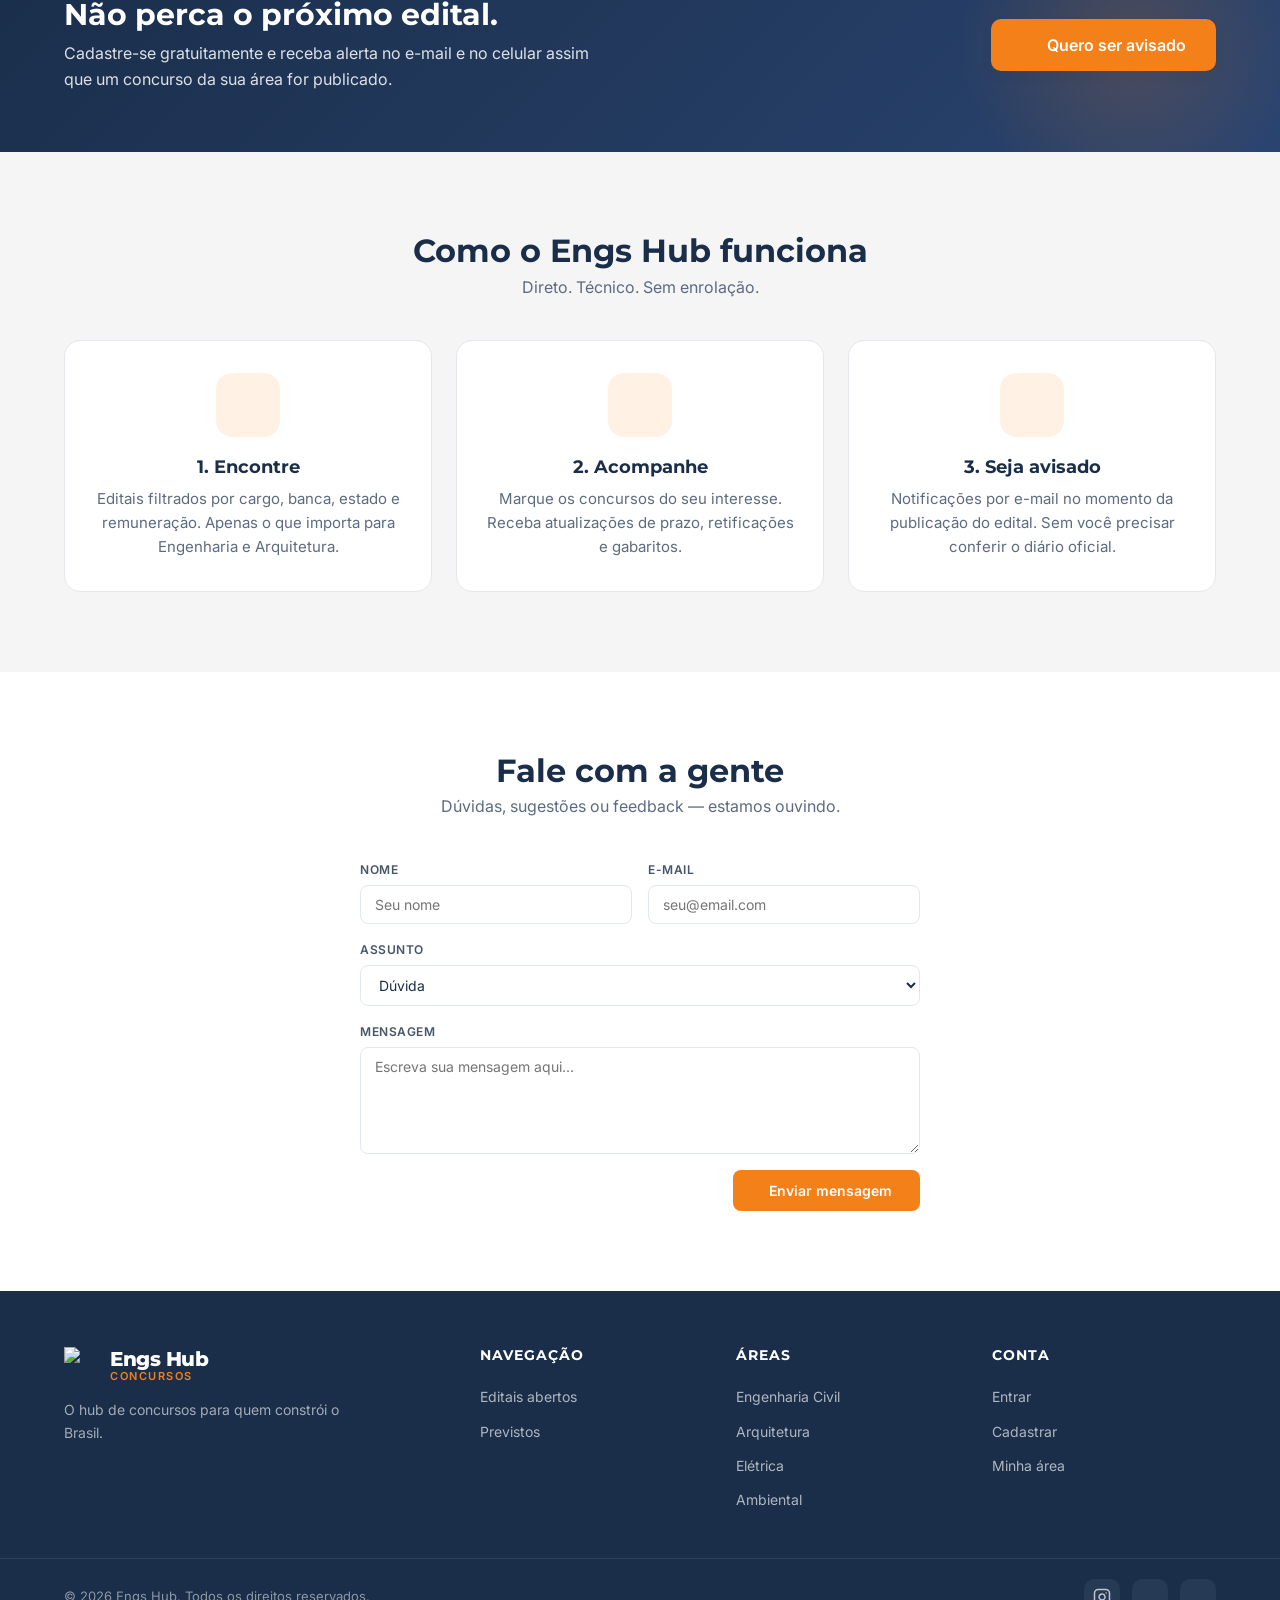
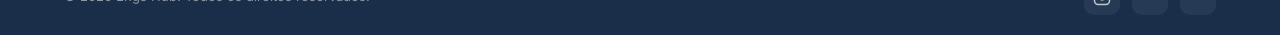
==== commit 5f9a2c13: "feat: home segmentada por fase (proximas, abertas, encerradas) e grade com 4-5 cards por linha" ====
--- a/index.html
+++ b/index.html
@@ -96,6 +96,36 @@
             padding: 3px 7px;
         }
         .chip-active .chip-count { background: rgba(255,255,255,0.28); }
+        /* ===== Seções de editais por fase + grade 4-5 por linha ===== */
+        .cards-grid {
+            grid-template-columns: repeat(auto-fill, minmax(255px, 1fr)) !important;
+            gap: 16px !important;
+        }
+        .subsec-title {
+            display: flex;
+            align-items: center;
+            gap: 9px;
+            font-family: 'Montserrat', sans-serif;
+            font-size: 15px;
+            font-weight: 700;
+            color: #1A2E4A;
+            margin: 28px 0 14px;
+        }
+        #sec-proximas .subsec-title { margin-top: 4px; }
+        .subsec-title .dot { width: 9px; height: 9px; border-radius: 50%; flex-shrink: 0; }
+        .subsec-title.laranja .dot { background: #F4801A; box-shadow: 0 0 0 4px rgba(244,128,26,0.15); }
+        .subsec-title.verde .dot { background: #16a34a; box-shadow: 0 0 0 4px rgba(22,163,74,0.15); }
+        .subsec-title.cinza .dot { background: #94a3b8; box-shadow: 0 0 0 4px rgba(148,163,184,0.18); }
+        .subsec-count {
+            font-size: 12px;
+            color: #64748b;
+            font-weight: 600;
+            background: #eef2f7;
+            padding: 3px 10px;
+            border-radius: 999px;
+        }
+        #sec-encerradas .card { opacity: 0.75; }
+        #sec-encerradas .card:hover { opacity: 1; }
     </style>
 </head>
 <body>
@@ -212,8 +242,8 @@
             <div class="container">
                 <header class="section-header">
                     <div>
-                        <h2 class="section-title">Editais abertos</h2>
-                        <p class="section-subtitle">Inscrições em andamento. Atualizado em tempo real.</p>
+                        <h2 class="section-title">Editais</h2>
+                        <p class="section-subtitle">Acompanhe por fase: inscrições próximas, abertas e encerradas.</p>
                     </div>
                     <div class="section-actions">
                         <select class="select" id="sort-select" aria-label="Ordenar por">
@@ -225,7 +255,20 @@
                     </div>
                 </header>
 
-                <div class="cards-grid" id="cards-grid"></div>
+                <div id="sec-proximas" class="hidden">
+                    <h3 class="subsec-title laranja"><span class="dot"></span> Inscrições próximas <span class="subsec-count" id="count-proximas">0</span></h3>
+                    <div class="cards-grid" id="grid-proximas"></div>
+                </div>
+
+                <div id="sec-abertas" class="hidden">
+                    <h3 class="subsec-title verde"><span class="dot"></span> Inscrições abertas <span class="subsec-count" id="count-abertas">0</span></h3>
+                    <div class="cards-grid" id="cards-grid"></div>
+                </div>
+
+                <div id="sec-encerradas" class="hidden">
+                    <h3 class="subsec-title cinza"><span class="dot"></span> Inscrições encerradas <span class="subsec-count" id="count-encerradas">0</span></h3>
+                    <div class="cards-grid" id="grid-encerradas"></div>
+                </div>
 
                 <div class="empty-state hidden" id="empty-state">
                     <i data-lucide="search-x"></i>
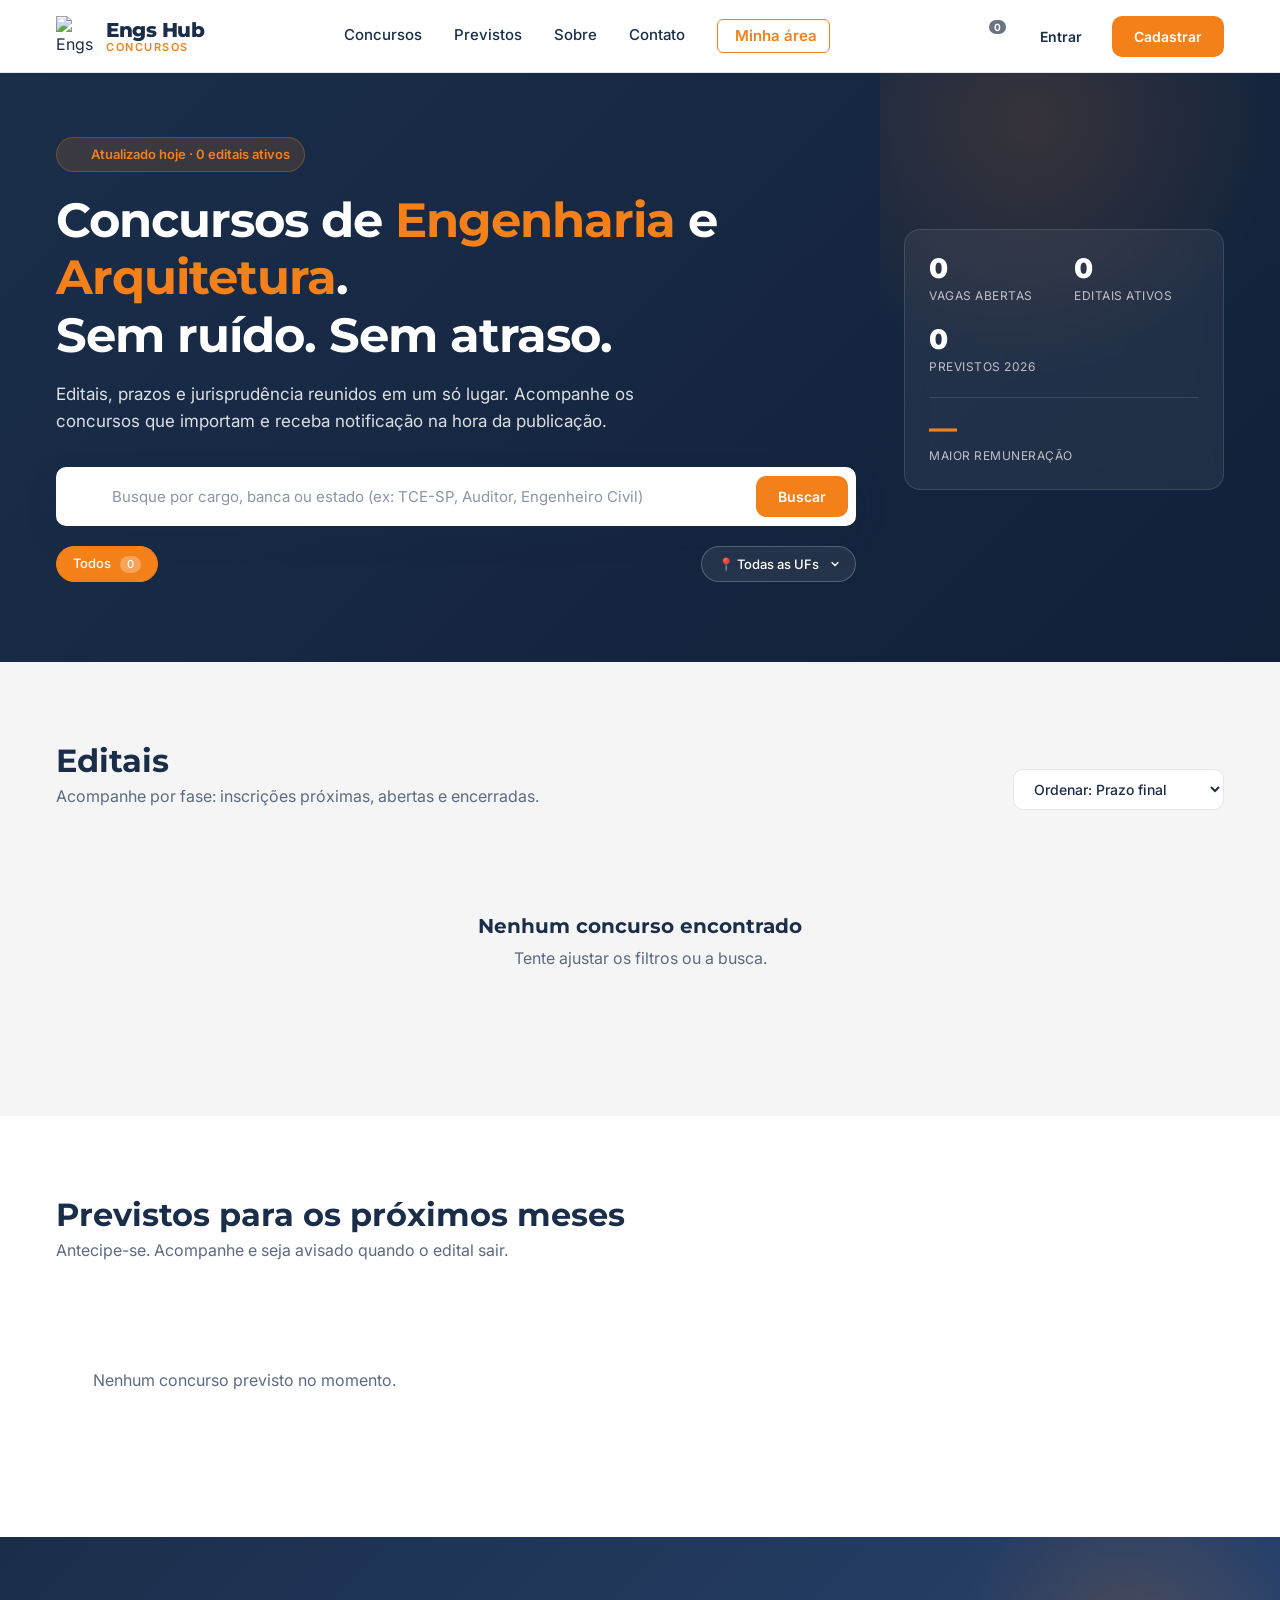
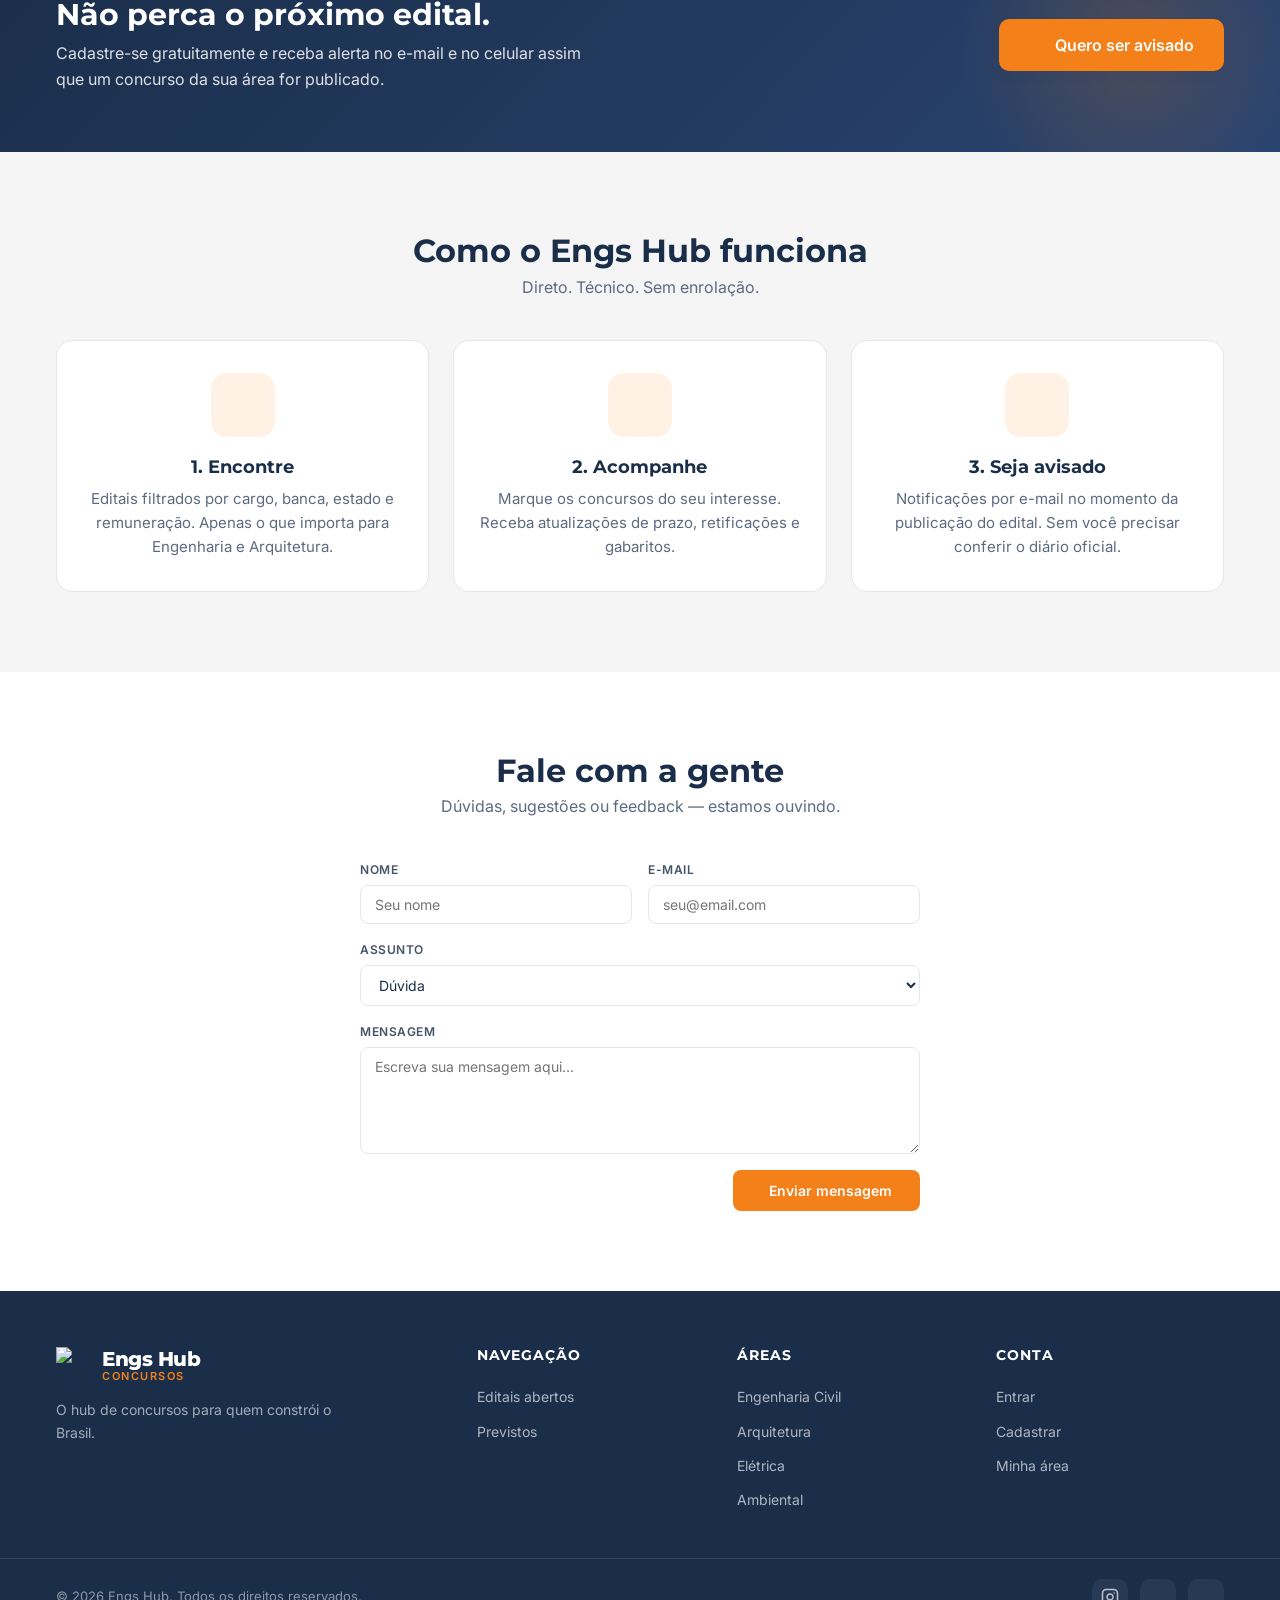
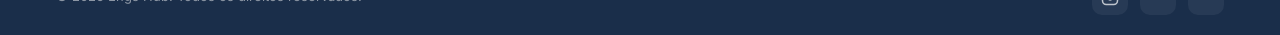
==== commit d9a55fef: "style: container mais largo - menos margem lateral, mais cards por linha" ====
--- a/index.html
+++ b/index.html
@@ -96,6 +96,10 @@
             padding: 3px 7px;
         }
         .chip-active .chip-count { background: rgba(255,255,255,0.28); }
+        /* ===== Contêiner mais largo (menos margem lateral) ===== */
+        .container {
+            max-width: min(1440px, 95%) !important;
+        }
         /* ===== Seções de editais por fase + grade 4-5 por linha ===== */
         .cards-grid {
             grid-template-columns: repeat(auto-fill, minmax(255px, 1fr)) !important;
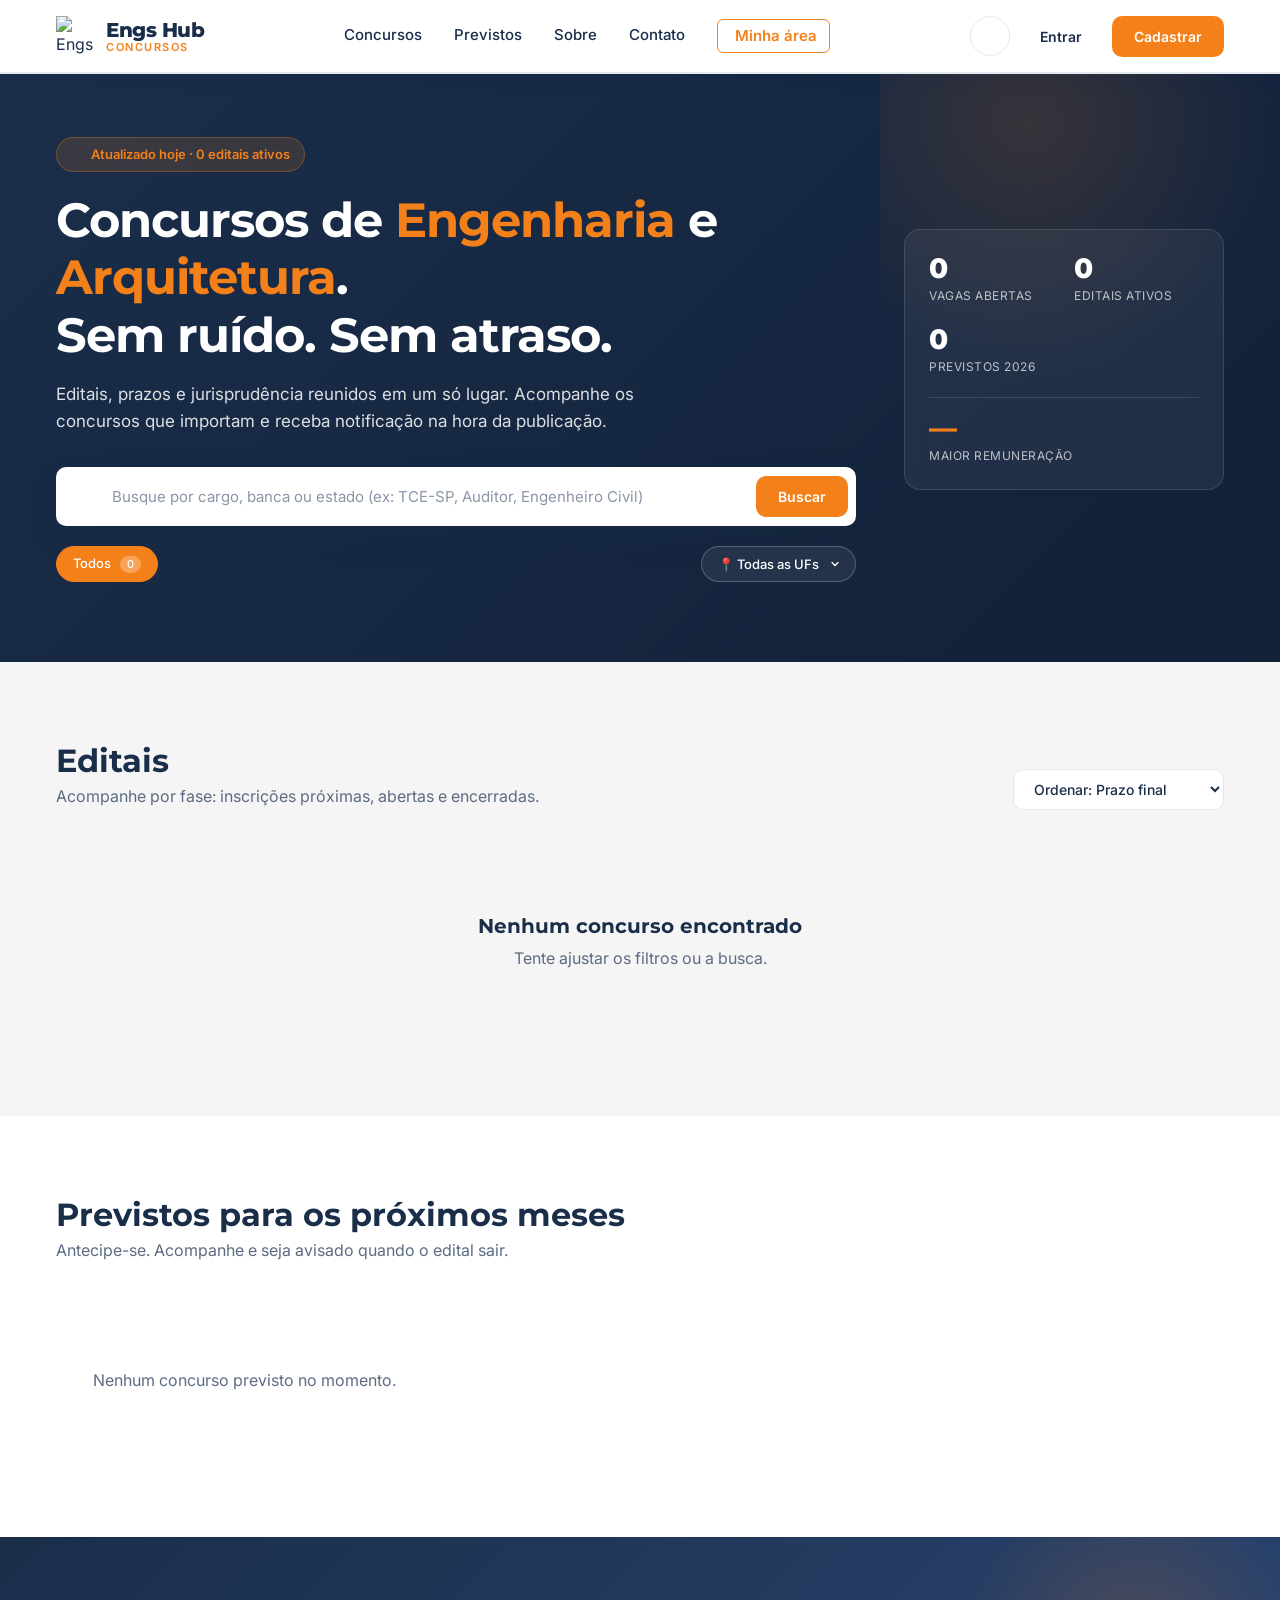
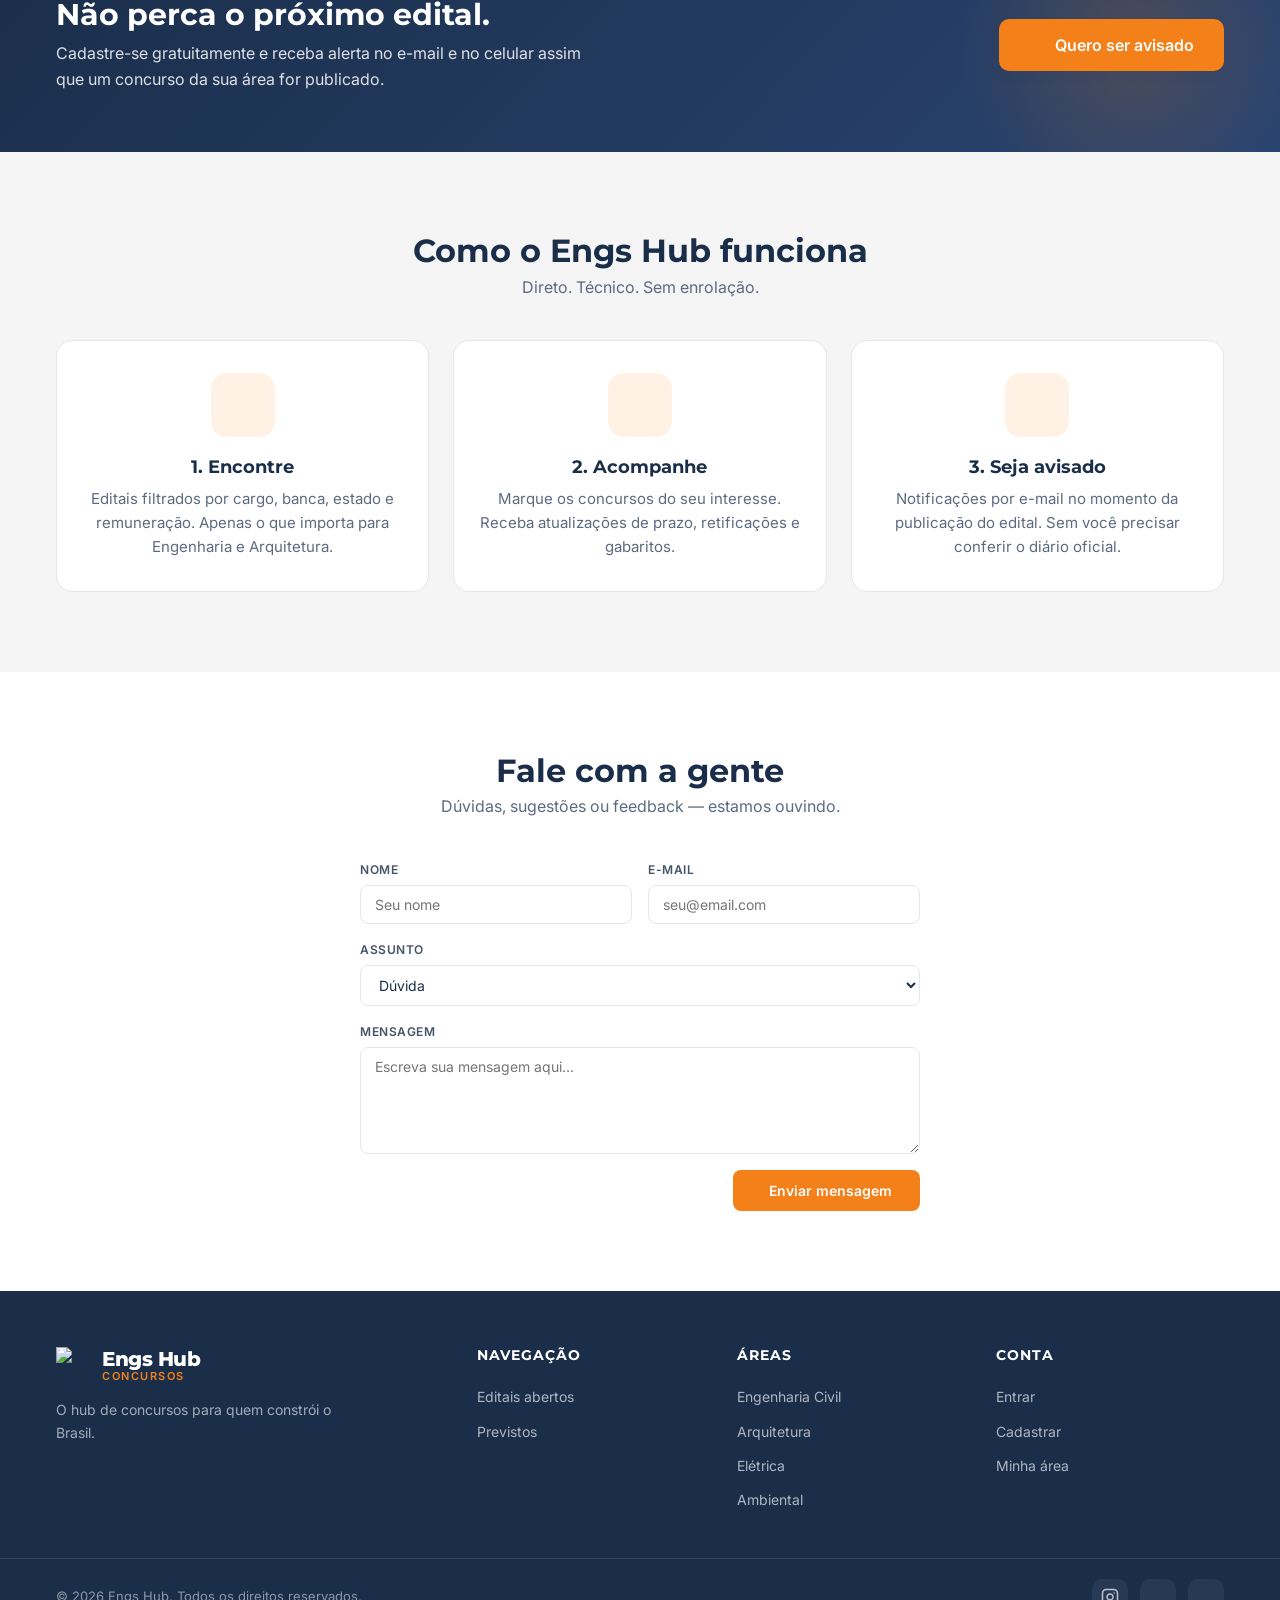
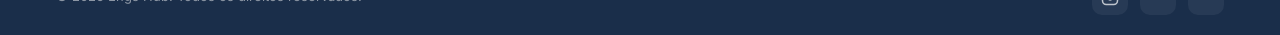
==== commit e64e0a9c: "feat: 4 cards por linha, header refinado e notificacoes de novos concursos e alteracoes" ====
--- a/index.html
+++ b/index.html
@@ -102,8 +102,66 @@
         }
         /* ===== Seções de editais por fase + grade 4-5 por linha ===== */
         .cards-grid {
-            grid-template-columns: repeat(auto-fill, minmax(255px, 1fr)) !important;
+            grid-template-columns: repeat(4, 1fr) !important;
             gap: 16px !important;
+        }
+        @media (max-width: 1200px) { .cards-grid { grid-template-columns: repeat(3, 1fr) !important; } }
+        @media (max-width: 900px)  { .cards-grid { grid-template-columns: repeat(2, 1fr) !important; } }
+        @media (max-width: 580px)  { .cards-grid { grid-template-columns: 1fr !important; } }
+        /* ===== Header refinado ===== */
+        .header {
+            background: rgba(255,255,255,0.92);
+            backdrop-filter: blur(10px);
+            -webkit-backdrop-filter: blur(10px);
+            box-shadow: 0 1px 0 #e8ecf3, 0 6px 18px rgba(26,46,74,0.05);
+        }
+        .nav-desktop a:not(.nav-minha-area) {
+            position: relative;
+            padding-bottom: 4px;
+            transition: color .15s;
+        }
+        .nav-desktop a:not(.nav-minha-area)::after {
+            content: '';
+            position: absolute;
+            left: 0;
+            bottom: 0;
+            width: 0;
+            height: 2px;
+            border-radius: 2px;
+            background: #F4801A;
+            transition: width .2s ease;
+        }
+        .nav-desktop a:not(.nav-minha-area):hover { color: #F4801A; }
+        .nav-desktop a:not(.nav-minha-area):hover::after { width: 100%; }
+        #btn-notif {
+            position: relative;
+            width: 40px;
+            height: 40px;
+            border-radius: 50%;
+            border: 1px solid #e2e8f0;
+            background: #fff;
+            display: flex;
+            align-items: center;
+            justify-content: center;
+            transition: border-color .15s, background .15s, color .15s;
+        }
+        #btn-notif:hover { border-color: #F4801A; background: #fff7ef; color: #F4801A; }
+        #btn-notif .notif-badge {
+            position: absolute;
+            top: -4px;
+            right: -4px;
+            min-width: 18px;
+            height: 18px;
+            padding: 0 4px;
+            font-size: 10px;
+            font-weight: 700;
+            display: none;
+            align-items: center;
+            justify-content: center;
+            border-radius: 999px;
+            background: #F4801A;
+            color: #fff;
+            border: 2px solid #fff;
         }
         .subsec-title {
             display: flex;
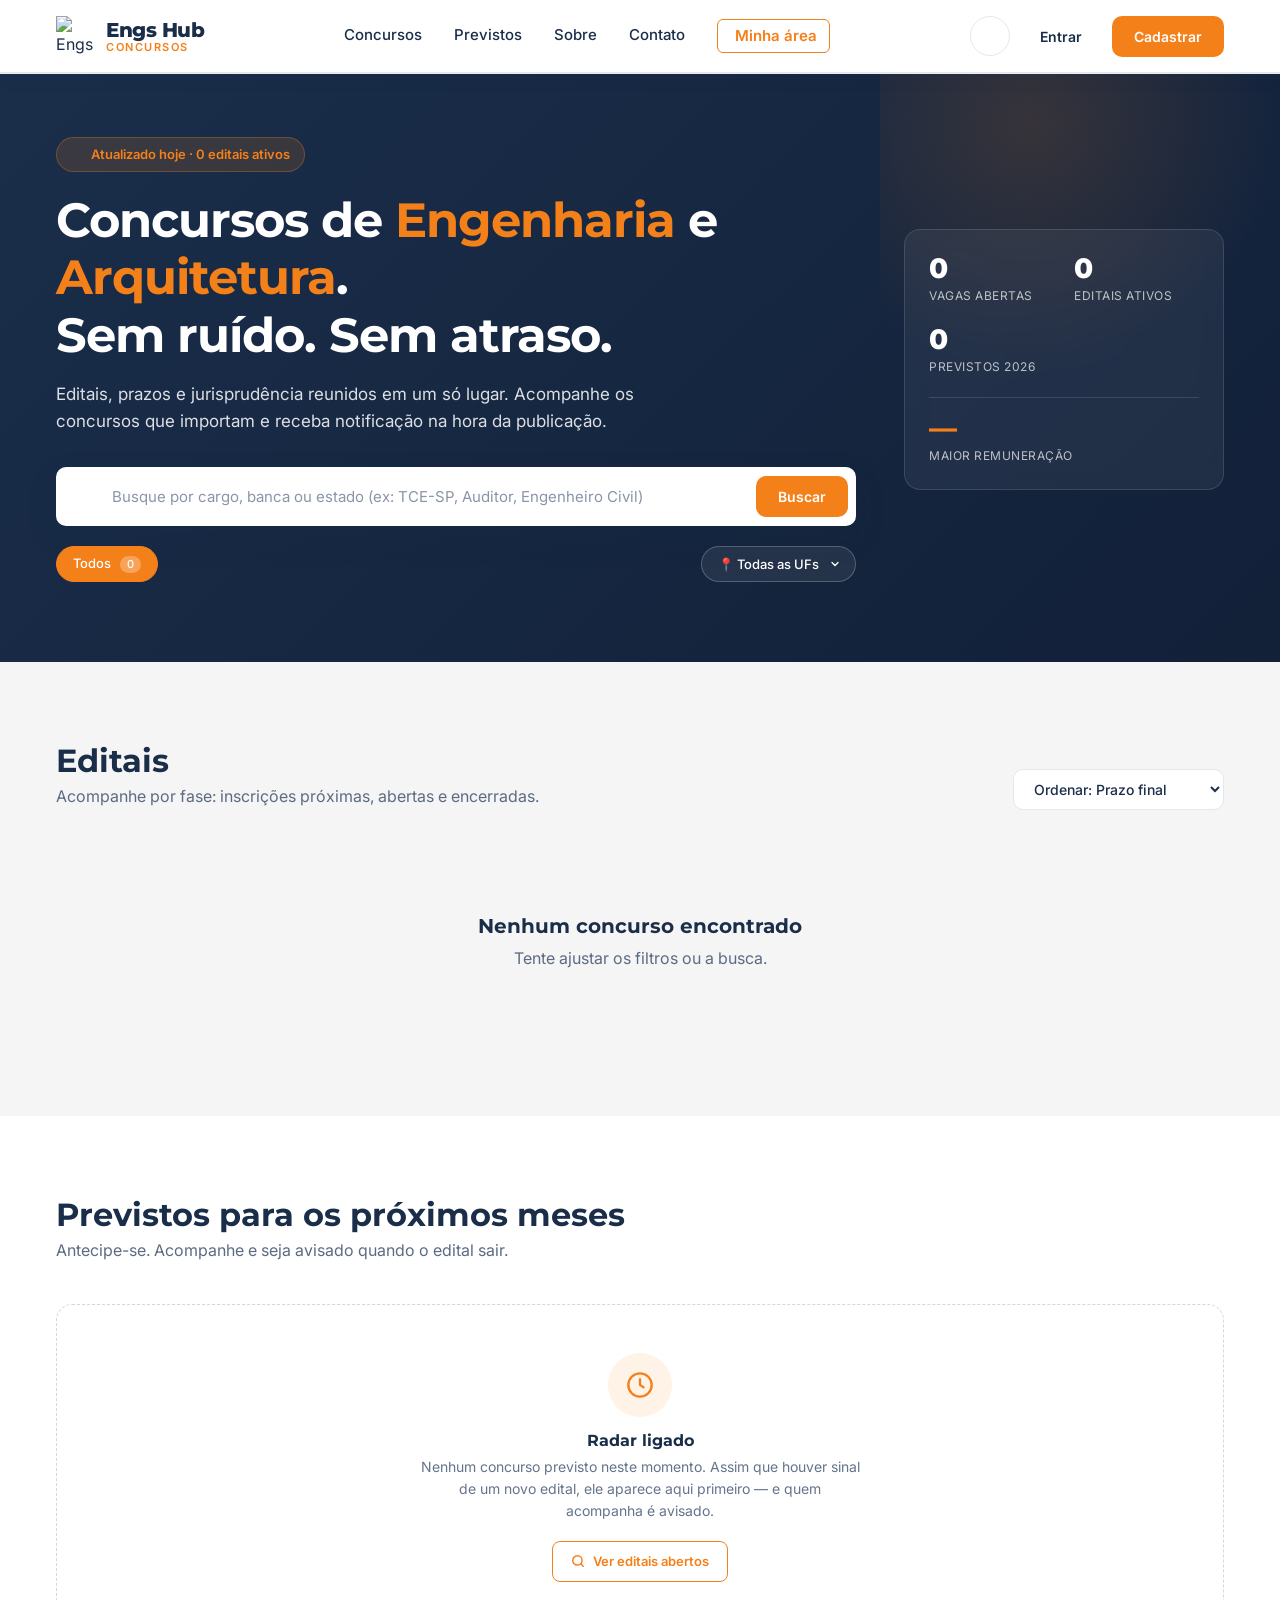
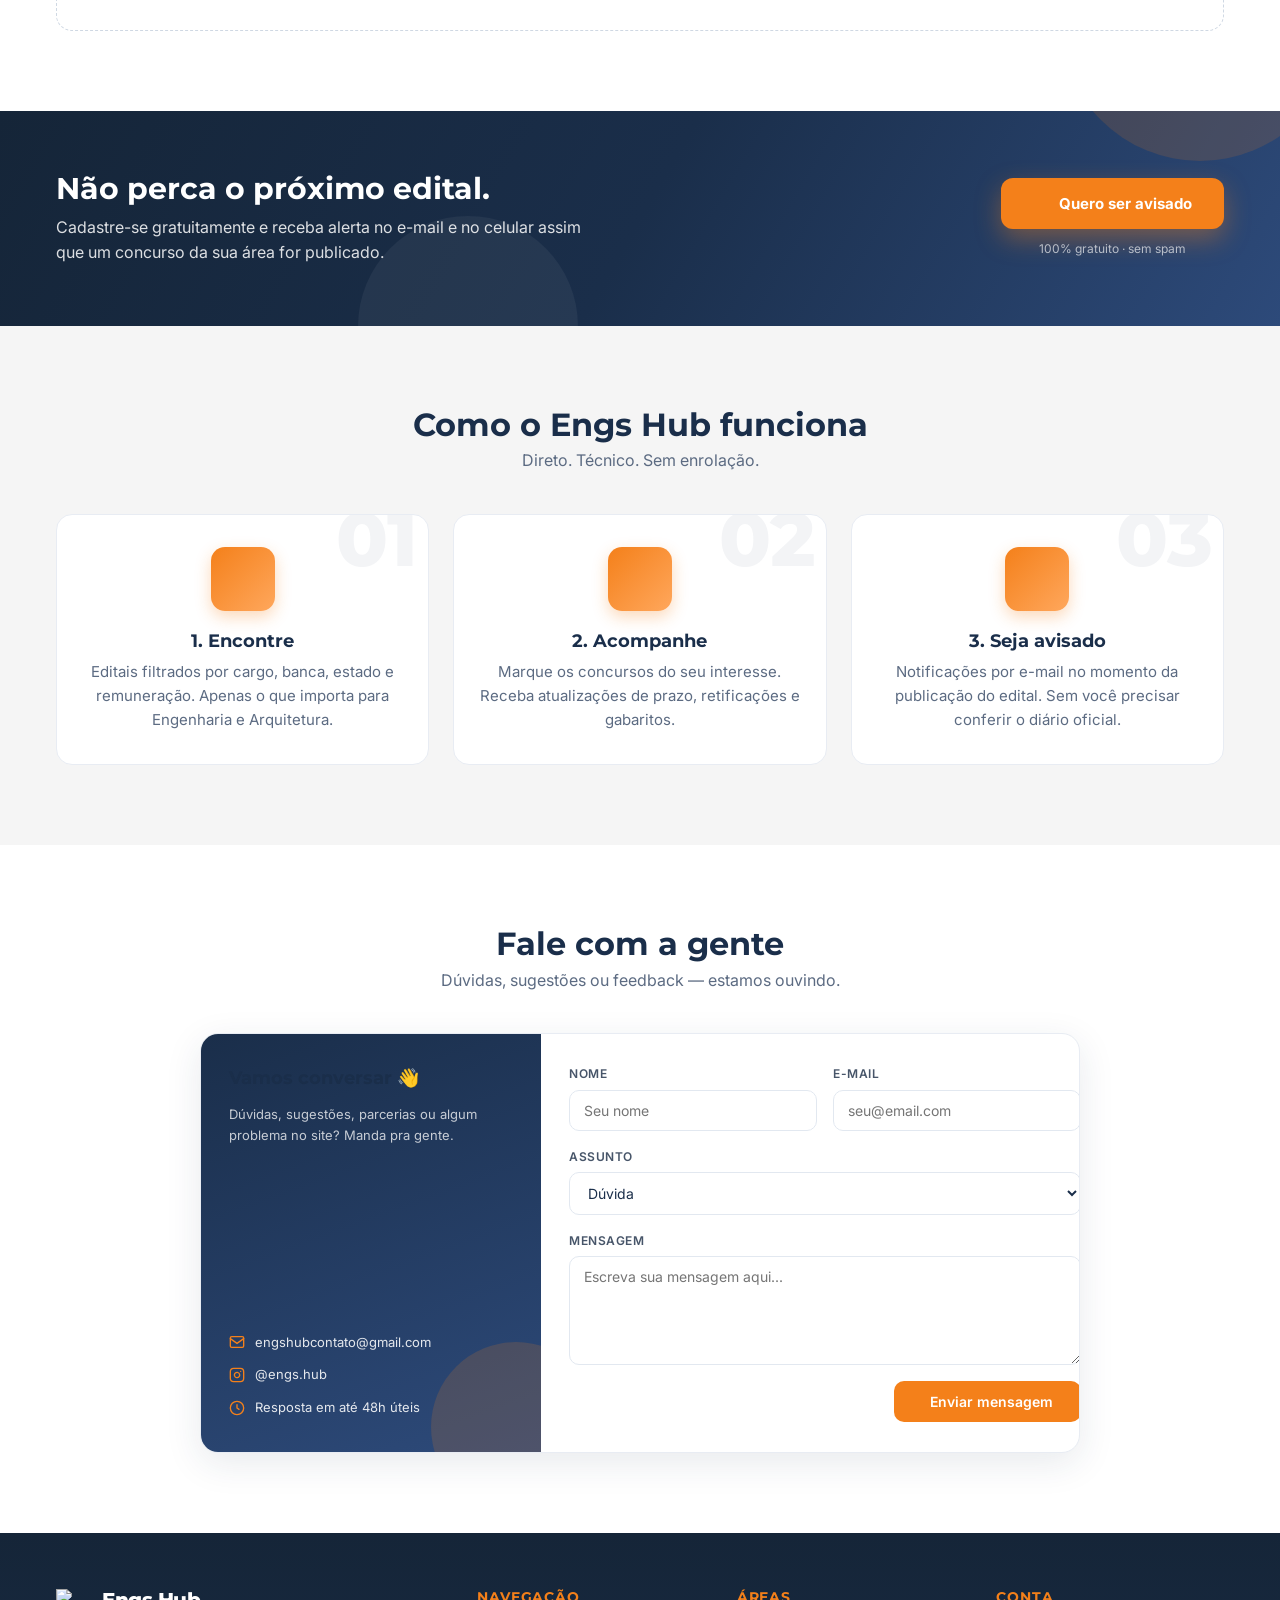
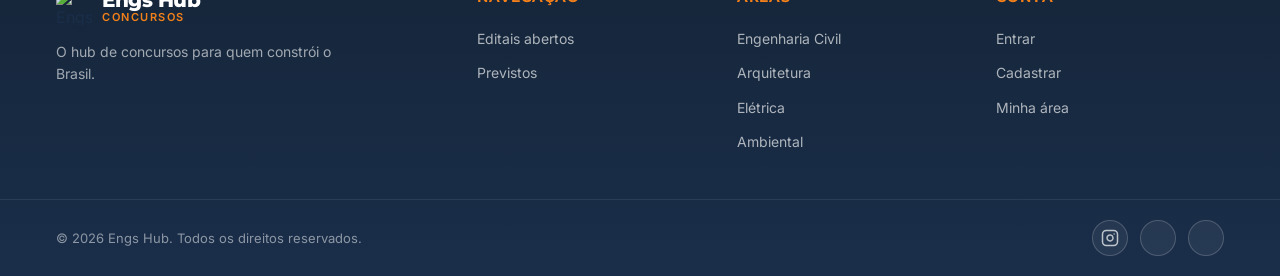
==== commit 41b34af3: "style: redesign previstos vazio, CTA, como funciona, fale com a gente e rodape" ====
--- a/index.html
+++ b/index.html
@@ -188,6 +188,125 @@
         }
         #sec-encerradas .card { opacity: 0.75; }
         #sec-encerradas .card:hover { opacity: 1; }
+        /* ===== Previstos: estado vazio ===== */
+        .previstos-vazio {
+            grid-column: 1 / -1;
+            text-align: center;
+            padding: 48px 24px;
+            background: #fff;
+            border: 1.5px dashed #cfd8e3;
+            border-radius: 16px;
+        }
+        .previstos-vazio .pv-icon {
+            width: 64px; height: 64px; border-radius: 50%;
+            background: #fff3e8; color: #F4801A;
+            display: flex; align-items: center; justify-content: center;
+            margin: 0 auto 14px;
+        }
+        .previstos-vazio h3 { font-family: 'Montserrat', sans-serif; color: #1A2E4A; font-size: 16px; margin-bottom: 6px; }
+        .previstos-vazio p { color: #64748b; font-size: 14px; max-width: 440px; margin: 0 auto; line-height: 1.6; }
+        .btn-ver-abertos {
+            display: inline-flex; align-items: center; gap: 8px;
+            margin-top: 18px; border: 1.5px solid #F4801A; color: #F4801A;
+            border-radius: 8px; padding: 9px 18px; font-size: 13px; font-weight: 600;
+            text-decoration: none; transition: background .15s, color .15s;
+        }
+        .btn-ver-abertos:hover { background: #F4801A; color: #fff; }
+        /* ===== CTA "Não perca o próximo edital" ===== */
+        .cta-section { background: linear-gradient(120deg, #152538 0%, #1A2E4A 50%, #2d4a7a 100%) !important; position: relative; overflow: hidden; }
+        .cta-section::before { content: ''; position: absolute; right: -60px; top: -90px; width: 280px; height: 280px; border-radius: 50%; background: rgba(244,128,26,0.14); }
+        .cta-section::after { content: ''; position: absolute; left: 28%; bottom: -110px; width: 220px; height: 220px; border-radius: 50%; background: rgba(255,255,255,0.05); }
+        .cta-inner { position: relative; z-index: 1; }
+        .cta-action { display: flex; flex-direction: column; align-items: center; gap: 0; }
+        .btn-cta {
+            background: #F4801A !important; color: #fff !important;
+            padding: 14px 30px !important; border-radius: 12px !important;
+            font-size: 15px !important; font-weight: 700 !important;
+            box-shadow: 0 10px 26px rgba(244,128,26,0.38);
+            transition: transform .15s, box-shadow .15s !important;
+        }
+        .btn-cta:hover { transform: translateY(-2px); box-shadow: 0 14px 32px rgba(244,128,26,0.5); }
+        .cta-note { display: block; margin-top: 10px; font-size: 12px; color: rgba(255,255,255,0.65); text-align: center; }
+        /* ===== Como o Engs Hub funciona ===== */
+        .how-card {
+            position: relative; overflow: hidden;
+            border-radius: 16px; border: 1px solid #e8ecf3;
+            transition: transform .18s, box-shadow .18s;
+        }
+        .how-card::before {
+            content: attr(data-passo);
+            position: absolute; top: -14px; right: 10px;
+            font-family: 'Montserrat', sans-serif; font-size: 76px; font-weight: 800;
+            color: rgba(26,46,74,0.05); line-height: 1; pointer-events: none;
+        }
+        .how-card:hover { transform: translateY(-5px); box-shadow: 0 16px 32px rgba(26,46,74,0.12); }
+        .how-card .how-icon {
+            background: linear-gradient(135deg, #F4801A, #ffa75c) !important;
+            color: #fff !important; border-radius: 14px;
+            box-shadow: 0 6px 16px rgba(244,128,26,0.3);
+            transition: transform .18s;
+        }
+        .how-card .how-icon svg { color: #fff; }
+        .how-card:hover .how-icon { transform: scale(1.1) rotate(-4deg); }
+        /* ===== Fale com a gente ===== */
+        .contato-card {
+            display: grid; grid-template-columns: 340px 1fr;
+            max-width: 880px; margin: 0 auto;
+            background: #fff; border-radius: 18px; overflow: hidden;
+            box-shadow: 0 10px 36px rgba(26,46,74,0.10);
+            border: 1px solid #e8ecf3;
+        }
+        .contato-info {
+            background: linear-gradient(160deg, #1A2E4A 0%, #2d4a7a 100%);
+            color: #fff; padding: 34px 28px;
+            display: flex; flex-direction: column; gap: 14px;
+            position: relative; overflow: hidden;
+        }
+        .contato-info::after { content: ''; position: absolute; right: -60px; bottom: -60px; width: 170px; height: 170px; border-radius: 50%; background: rgba(244,128,26,0.16); }
+        .contato-info h3 { font-family: 'Montserrat', sans-serif; font-size: 18px; }
+        .contato-info p { font-size: 13px; color: rgba(255,255,255,0.75); line-height: 1.6; }
+        .ci-lista { display: flex; flex-direction: column; gap: 12px; margin-top: auto; position: relative; z-index: 1; }
+        .ci-item { display: flex; align-items: center; gap: 10px; font-size: 13px; color: rgba(255,255,255,0.88); }
+        .ci-item svg { color: #F4801A; flex-shrink: 0; }
+        .contato-form { padding: 30px 28px; display: flex; flex-direction: column; gap: 16px; }
+        .cf-row { display: grid; grid-template-columns: 1fr 1fr; gap: 16px; }
+        .cf-group { display: flex; flex-direction: column; gap: 6px; }
+        .cf-group label { font-size: 12px; font-weight: 600; color: #475569; text-transform: uppercase; letter-spacing: 0.5px; }
+        .cf-group input, .cf-group select, .cf-group textarea {
+            padding: 11px 14px; font-size: 14px; font-family: 'Inter', sans-serif;
+            border: 1.5px solid #e2e8f0; border-radius: 10px; color: #1A2E4A;
+            outline: none; background: #fff; resize: vertical;
+            transition: border-color .15s, box-shadow .15s;
+        }
+        .cf-group input:focus, .cf-group select:focus, .cf-group textarea:focus {
+            border-color: #F4801A; box-shadow: 0 0 0 3px rgba(244,128,26,0.12);
+        }
+        .btn-enviar {
+            display: inline-flex; align-items: center; justify-content: center; gap: 8px;
+            padding: 12px 28px; background: #F4801A; color: #fff;
+            border: none; border-radius: 10px; font-size: 14px; font-weight: 600;
+            font-family: 'Inter', sans-serif; cursor: pointer; align-self: flex-end;
+            transition: background .15s, transform .1s;
+        }
+        .btn-enviar:hover { background: #d96e12; }
+        .btn-enviar:active { transform: scale(0.98); }
+        @media (max-width: 760px) {
+            .contato-card { grid-template-columns: 1fr; }
+            .cf-row { grid-template-columns: 1fr; }
+        }
+        /* ===== Rodapé ===== */
+        .footer { background: linear-gradient(180deg, #152538 0%, #1A2E4A 100%) !important; }
+        .footer-col h4 { color: #F4801A !important; letter-spacing: 0.8px; }
+        .footer-col a { transition: color .15s, padding-left .15s; }
+        .footer-col a:hover { color: #F4801A !important; padding-left: 4px; }
+        .footer-social a {
+            width: 36px; height: 36px; border-radius: 50%;
+            border: 1px solid rgba(255,255,255,0.18);
+            display: inline-flex; align-items: center; justify-content: center;
+            transition: background .15s, border-color .15s, transform .15s;
+        }
+        .footer-social a:hover { background: #F4801A; border-color: #F4801A; color: #fff; transform: translateY(-2px); }
+        .footer-bottom { border-top: 1px solid rgba(255,255,255,0.08); }
     </style>
 </head>
 <body>
@@ -350,7 +469,12 @@
                 </header>
 
                 <div class="forecast-grid" id="forecast-grid">
-<div class="empty-state hidden" id="previstos-empty"><p>Nenhum concurso previsto no momento.</p></div>
+<div class="empty-state hidden previstos-vazio" id="previstos-empty">
+    <div class="pv-icon"><svg width="28" height="28" viewBox="0 0 24 24" fill="none" stroke="currentColor" stroke-width="2" stroke-linecap="round"><circle cx="12" cy="12" r="10"/><path d="M12 7v5l3 2"/></svg></div>
+    <h3>Radar ligado</h3>
+    <p>Nenhum concurso previsto neste momento. Assim que houver sinal de um novo edital, ele aparece aqui primeiro — e quem acompanha é avisado.</p>
+    <a href="#concursos" class="btn-ver-abertos"><svg width="14" height="14" viewBox="0 0 24 24" fill="none" stroke="currentColor" stroke-width="2.5" stroke-linecap="round"><circle cx="11" cy="11" r="8"/><line x1="21" y1="21" x2="16.65" y2="16.65"/></svg> Ver editais abertos</a>
+</div>
                 </div>
             </div>
         </section>
@@ -361,9 +485,12 @@
                     <h2>Não perca o próximo edital.</h2>
                     <p>Cadastre-se gratuitamente e receba alerta no e-mail e no celular assim que um concurso da sua área for publicado.</p>
                 </div>
-                <button class="btn btn-cta" id="ctaAvisado" data-modal-open="cadastro">
-                    <i data-lucide="bell-ring"></i> Quero ser avisado
-                </button>
+                <div class="cta-action">
+                    <button class="btn btn-cta" id="ctaAvisado" data-modal-open="cadastro">
+                        <i data-lucide="bell-ring"></i> Quero ser avisado
+                    </button>
+                    <span class="cta-note">100% gratuito · sem spam</span>
+                </div>
             </div>
         </section>
 
@@ -377,17 +504,17 @@
                 </header>
 
                 <div class="how-grid">
-                    <div class="how-card">
+                    <div class="how-card" data-passo="01">
                         <div class="how-icon"><i data-lucide="search"></i></div>
                         <h3>1. Encontre</h3>
                         <p>Editais filtrados por cargo, banca, estado e remuneração. Apenas o que importa para Engenharia e Arquitetura.</p>
                     </div>
-                    <div class="how-card">
+                    <div class="how-card" data-passo="02">
                         <div class="how-icon"><i data-lucide="bookmark-plus"></i></div>
                         <h3>2. Acompanhe</h3>
                         <p>Marque os concursos do seu interesse. Receba atualizações de prazo, retificações e gabaritos.</p>
                     </div>
-                    <div class="how-card">
+                    <div class="how-card" data-passo="03">
                         <div class="how-icon"><i data-lucide="bell-ring"></i></div>
                         <h3>3. Seja avisado</h3>
                         <p>Notificações por e-mail no momento da publicação do edital. Sem você precisar conferir o diário oficial.</p>
@@ -404,46 +531,52 @@
                         <p class="section-subtitle">Dúvidas, sugestões ou feedback — estamos ouvindo.</p>
                     </div>
                 </header>
-                <div style="max-width:560px;margin:0 auto;">
-                    <form id="form-contato" style="display:flex;flex-direction:column;gap:16px;">
-                        <div style="display:grid;grid-template-columns:1fr 1fr;gap:16px;">
-                            <div style="display:flex;flex-direction:column;gap:6px;">
-                                <label style="font-size:12px;font-weight:600;color:#475569;text-transform:uppercase;letter-spacing:0.5px;">Nome</label>
-                                <input type="text" name="name" id="contato-nome" placeholder="Seu nome" required
-                                    style="padding:10px 14px;font-size:14px;font-family:Inter,sans-serif;border:1.5px solid #e2e8f0;border-radius:8px;color:#1A2E4A;outline:none;">
+                <div class="contato-card">
+                    <div class="contato-info">
+                        <h3>Vamos conversar 👋</h3>
+                        <p>Dúvidas, sugestões, parcerias ou algum problema no site? Manda pra gente.</p>
+                        <div class="ci-lista">
+                            <div class="ci-item"><svg width="16" height="16" viewBox="0 0 24 24" fill="none" stroke="currentColor" stroke-width="2" stroke-linecap="round"><rect x="2" y="4" width="20" height="16" rx="2"/><path d="m22 7-10 7L2 7"/></svg> engshubcontato@gmail.com</div>
+                            <div class="ci-item"><svg width="16" height="16" viewBox="0 0 24 24" fill="none" stroke="currentColor" stroke-width="2" stroke-linecap="round"><rect x="2" y="2" width="20" height="20" rx="5"/><path d="M16 11.37A4 4 0 1 1 12.63 8 4 4 0 0 1 16 11.37z"/><line x1="17.5" y1="6.5" x2="17.51" y2="6.5"/></svg> @engs.hub</div>
+                            <div class="ci-item"><svg width="16" height="16" viewBox="0 0 24 24" fill="none" stroke="currentColor" stroke-width="2" stroke-linecap="round"><circle cx="12" cy="12" r="10"/><path d="M12 7v5l3 2"/></svg> Resposta em até 48h úteis</div>
+                        </div>
+                    </div>
+                    <div class="contato-form-wrap">
+                        <form id="form-contato" class="contato-form">
+                            <div class="cf-row">
+                                <div class="cf-group">
+                                    <label>Nome</label>
+                                    <input type="text" name="name" id="contato-nome" placeholder="Seu nome" required>
+                                </div>
+                                <div class="cf-group">
+                                    <label>E-mail</label>
+                                    <input type="email" name="email" id="contato-email" placeholder="seu@email.com" required>
+                                </div>
                             </div>
-                            <div style="display:flex;flex-direction:column;gap:6px;">
-                                <label style="font-size:12px;font-weight:600;color:#475569;text-transform:uppercase;letter-spacing:0.5px;">E-mail</label>
-                                <input type="email" name="email" id="contato-email" placeholder="seu@email.com" required
-                                    style="padding:10px 14px;font-size:14px;font-family:Inter,sans-serif;border:1.5px solid #e2e8f0;border-radius:8px;color:#1A2E4A;outline:none;">
+                            <div class="cf-group">
+                                <label>Assunto</label>
+                                <select name="title" id="contato-assunto">
+                                    <option value="Dúvida">Dúvida</option>
+                                    <option value="Sugestão">Sugestão</option>
+                                    <option value="Feedback">Feedback</option>
+                                    <option value="Reportar problema">Reportar problema</option>
+                                    <option value="Parceria">Parceria</option>
+                                    <option value="Outro">Outro</option>
+                                </select>
                             </div>
+                            <div class="cf-group">
+                                <label>Mensagem</label>
+                                <textarea name="mensagem" id="contato-mensagem" placeholder="Escreva sua mensagem aqui..." required rows="5"></textarea>
+                            </div>
+                            <button type="submit" id="btn-contato-submit" class="btn-enviar">
+                                <i data-lucide="send"></i> Enviar mensagem
+                            </button>
+                        </form>
+                        <div id="contato-sucesso" style="display:none;text-align:center;padding:48px 28px;">
+                            <i data-lucide="check-circle" style="color:#16a34a;"></i>
+                            <h3 style="color:#15803d;margin:12px 0 6px;font-family:Montserrat,sans-serif;">Mensagem enviada!</h3>
+                            <p style="color:#166534;font-size:14px;">Recebemos sua mensagem e responderemos em breve no e-mail informado.</p>
                         </div>
-                        <div style="display:flex;flex-direction:column;gap:6px;">
-                            <label style="font-size:12px;font-weight:600;color:#475569;text-transform:uppercase;letter-spacing:0.5px;">Assunto</label>
-                            <select name="title" id="contato-assunto"
-                                style="padding:10px 14px;font-size:14px;font-family:Inter,sans-serif;border:1.5px solid #e2e8f0;border-radius:8px;color:#1A2E4A;outline:none;background:#fff;cursor:pointer;">
-                                <option value="Dúvida">Dúvida</option>
-                                <option value="Sugestão">Sugestão</option>
-                                <option value="Feedback">Feedback</option>
-                                <option value="Reportar problema">Reportar problema</option>
-                                <option value="Parceria">Parceria</option>
-                                <option value="Outro">Outro</option>
-                            </select>
-                        </div>
-                        <div style="display:flex;flex-direction:column;gap:6px;">
-                            <label style="font-size:12px;font-weight:600;color:#475569;text-transform:uppercase;letter-spacing:0.5px;">Mensagem</label>
-                            <textarea name="mensagem" id="contato-mensagem" placeholder="Escreva sua mensagem aqui..." required rows="5"
-                                style="padding:10px 14px;font-size:14px;font-family:Inter,sans-serif;border:1.5px solid #e2e8f0;border-radius:8px;color:#1A2E4A;outline:none;resize:vertical;"></textarea>
-                        </div>
-                        <button type="submit" id="btn-contato-submit"
-                            style="display:flex;align-items:center;justify-content:center;gap:8px;padding:12px 28px;background:#F4801A;color:#fff;border:none;border-radius:8px;font-size:14px;font-weight:600;font-family:Inter,sans-serif;cursor:pointer;align-self:flex-end;">
-                            <i data-lucide="send"></i> Enviar mensagem
-                        </button>
-                    </form>
-                    <div id="contato-sucesso" style="display:none;text-align:center;padding:32px;background:#EAF3DE;border-radius:12px;">
-                        <i data-lucide="check-circle" style="color:#16a34a;"></i>
-                        <h3 style="color:#15803d;margin:12px 0 6px;font-family:Montserrat,sans-serif;">Mensagem enviada!</h3>
-                        <p style="color:#166534;font-size:14px;">Recebemos sua mensagem e responderemos em breve no e-mail informado.</p>
                     </div>
                 </div>
             </div>
@@ -606,7 +739,7 @@
       try { const { data: { user } } = await db.auth.getUser(); return user; } catch(e) { return null; }
     }
     function onAuthChange(callback) {
-      db.auth.onAuthStateChange((_event, session) => { callback(session?.user ?? null); });
+      db.auth.onAuthStateChange(function(_event, session) { callback(session && session.user ? session.user : null); });
     }
     </script>
     <script src="script.js"></script>
